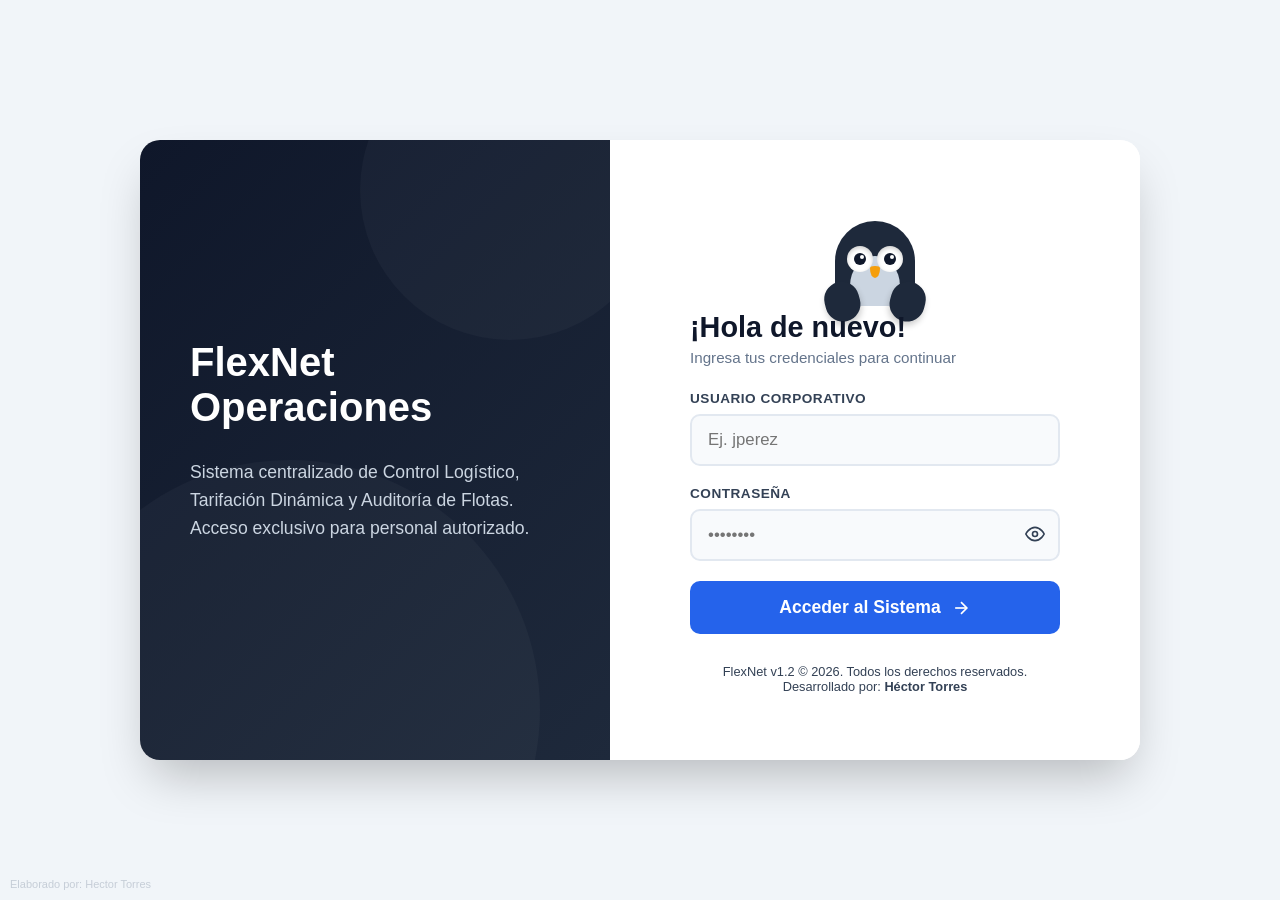
==== index.html @ 907afef4 "Add files via upload" ====
<!DOCTYPE html>
<html lang="es">
<head>
    <meta charset="UTF-8">
    <meta name="viewport" content="width=device-width, initial-scale=1.0">
    <title>FlexNet Operaciones - Iniciar Sesión</title>
    <script src="seguridad.js"></script>
    <script src="config.js"></script>
    <style>
        :root {
            --slate-50: #f8fafc; --slate-100: #f1f5f9; --slate-200: #e2e8f0; --slate-300: #cbd5e1; 
            --slate-500: #64748b; --slate-700: #334155; --slate-900: #0f172a;
            --blue-600: #2563eb; --blue-700: #1d4ed8; --blue-50: #eff6ff;
            --red-600: #dc2626; --red-50: #fef2f2;
            --owl-body: #1e293b; --owl-belly: #cbd5e1; --owl-beak: #f59e0b;
        }

        body { 
            font-family: 'Segoe UI', -apple-system, BlinkMacSystemFont, Roboto, sans-serif; 
            background-color: var(--slate-100);
            display: flex; justify-content: center; align-items: center; 
            min-height: 100vh; margin: 0; color: var(--slate-700); overflow: hidden;
        }

        @keyframes wrapperEnter {
            0% { opacity: 0; transform: scale(0.95) translateY(30px); }
            100% { opacity: 1; transform: scale(1) translateY(0); box-shadow: 0 25px 50px -12px rgba(0, 0, 0, 0.25); }
        }

        @keyframes fadeInUp {
            0% { opacity: 0; transform: translateY(20px); }
            100% { opacity: 1; transform: translateY(0); }
        }

        @keyframes fadeIn { 0% { opacity: 0; } 100% { opacity: 1; } }

        /* CONTENEDOR PRINCIPAL DIVIDIDO */
        .login-wrapper {
            display: flex; width: 1000px; max-width: 95%; height: 620px;
            background: white; border-radius: 20px; overflow: hidden; opacity: 0; 
            animation: wrapperEnter 0.8s cubic-bezier(0.2, 0.8, 0.2, 1) forwards 0.1s;
            position: relative;
        }

        /* PANEL IZQUIERDO */
        .brand-panel {
            flex: 1; background: linear-gradient(135deg, var(--slate-900) 0%, #1e293b 100%);
            color: white; padding: 50px; display: flex; flex-direction: column;
            justify-content: center; position: relative; overflow: hidden;
        }

        .bg-circle { position: absolute; border-radius: 50%; background: rgba(255, 255, 255, 0.03); pointer-events: none; }
        .circle-1 { width: 300px; height: 300px; top: -100px; right: -50px; }
        .circle-2 { width: 500px; height: 500px; bottom: -200px; left: -100px; }

        .brand-panel h1 { font-size: 2.5em; margin: 0 0 10px 0; font-weight: 800; z-index: 2; position: relative; opacity: 0; animation: fadeInUp 0.7s ease forwards 0.3s; }
        .brand-panel p { font-size: 1.1em; color: var(--slate-300); line-height: 1.6; z-index: 2; position: relative; opacity: 0; animation: fadeInUp 0.7s ease forwards 0.4s; }

        /* PANEL DERECHO */
        .form-panel {
            flex: 1; padding: 40px 80px; display: flex; flex-direction: column;
            justify-content: center; background: white; align-items: center;
        }

        /* 🔥 EL BÚHO ANIMADO 🔥 */
        .owl-container {
            width: 120px; height: 100px; position: relative; margin-bottom: 5px;
            opacity: 0; animation: fadeInUp 0.6s ease forwards 0.3s;
        }
        
        .owl-body {
            position: absolute; bottom: 0; left: 20px; width: 80px; height: 85px;
            background: var(--owl-body); border-radius: 40px 40px 20px 20px; overflow: hidden;
            z-index: 1;
        }
        
        .owl-belly {
            position: absolute; bottom: -10px; left: 15px; width: 50px; height: 60px;
            background: var(--owl-belly); border-radius: 50%;
        }

        .owl-eye {
            position: absolute; top: 25px; width: 26px; height: 26px;
            background: white; border-radius: 50%; display: flex;
            justify-content: center; align-items: center; overflow: hidden;
            box-shadow: inset 0 2px 4px rgba(0,0,0,0.2);
            z-index: 2;
        }
        .owl-eye.left { left: 12px; }
        .owl-eye.right { right: 12px; }

        /* Párpados (Para expresiones de tristeza, alegría o ENOJO) */
        .owl-eye::before {
            content: ''; position: absolute; top: -30px; left: -5px; width: 40px; height: 30px;
            background: var(--owl-body); transition: transform 0.3s ease; z-index: 5;
        }

        .owl-pupil {
            width: 12px; height: 12px; background: var(--slate-900); border-radius: 50%;
            transition: transform 0.1s ease-out; position: relative;
        }
        .owl-pupil::after {
            content: ''; position: absolute; top: 2px; right: 2px; width: 4px; height: 4px;
            background: white; border-radius: 50%;
        }

        .owl-beak {
            position: absolute; top: 45px; left: 35px; width: 10px; height: 12px;
            background: var(--owl-beak); border-radius: 50% 50% 50% 50% / 20% 20% 80% 80%;
            z-index: 3;
        }

        /* Las alas */
        .owl-wing {
            position: absolute; width: 35px; height: 40px; background: var(--owl-body); 
            border-radius: 20px; transition: transform 0.4s cubic-bezier(0.68, -0.55, 0.265, 1.55);
            z-index: 4; cursor: pointer; box-shadow: 0 4px 6px rgba(0,0,0,0.2); 
        }
        .owl-wing.left { bottom: -5px; left: 15px; transform-origin: bottom center; transform: translateY(10px) rotate(-15deg); }
        .owl-wing.right { bottom: -5px; right: 15px; transform-origin: bottom center; transform: translateY(10px) rotate(15deg); }

        /* 🔥 NUBE DE DIÁLOGO (Escondida por defecto) 🔥 */
        .owl-speech-bubble {
            position: absolute; top: -45px; right: -90px; background: white;
            border: 2px solid var(--slate-200); padding: 8px 12px; border-radius: 12px;
            font-size: 0.85em; font-weight: 700; color: var(--slate-700);
            box-shadow: 0 10px 15px -3px rgba(0,0,0,0.1);
            opacity: 0; transform: scale(0.8) translateY(10px);
            transition: all 0.4s cubic-bezier(0.68, -0.55, 0.265, 1.55);
            z-index: 10; pointer-events: none; white-space: nowrap;
        }
        .owl-speech-bubble::after {
            content: ''; position: absolute; bottom: -7px; left: 20px; width: 10px; height: 10px;
            background: white; border-bottom: 2px solid var(--slate-200); border-right: 2px solid var(--slate-200);
            transform: rotate(45deg);
        }

        /* Animación de Saludo (Infinita al abrir) */
        @keyframes waveHello {
            0% { transform: translateY(10px) rotate(15deg); }
            20% { transform: translateY(-10px) rotate(75deg); }
            40% { transform: translateY(10px) rotate(0deg); }
            60% { transform: translateY(-10px) rotate(75deg); }
            80% { transform: translateY(10px) rotate(0deg); }
            100% { transform: translateY(10px) rotate(15deg); }
        }
        .owl-wing.right.waving { animation: waveHello 2s ease-in-out infinite; }

        /* Animación de Despedida (Muy rápida) */
        @keyframes waveGoodbye {
            0%, 100% { transform: translateY(-30px) translateX(15px) rotate(110deg); }
            50% { transform: translateY(-30px) translateX(25px) rotate(140deg); }
        }

        /* 🔥 ESTADOS EMOCIONALES DEL BÚHO 🔥 */

        /* 1. Tapado (Contraseña) */
        body.state-password .owl-wing.left { transform: translateY(-40px) translateX(10px) rotate(35deg); }
        body.state-password .owl-wing.right { transform: translateY(-40px) translateX(-10px) rotate(-35deg); }
        body.state-password .owl-pupil { transform: scale(0.8) !important; }

        /* 2. Espiando */
        body.state-peek .owl-wing.left { transform: translateY(-10px) translateX(-25px) rotate(-50deg); } 
        body.state-peek .owl-wing.right { transform: translateY(-10px) translateX(25px) rotate(50deg); }
        body.state-peek .owl-pupil { transform: translate(-4px, 2px) scale(0.9) !important; }

        /* 3. Error en el Login (Triste) */
        body.state-error .owl-wing.left { transform: translateY(15px) rotate(-5deg); } 
        body.state-error .owl-wing.right { transform: translateY(15px) rotate(5deg); }
        body.state-error .owl-pupil { transform: translateY(6px) scale(0.9) !important; } 
        body.state-error .owl-eye.left::before { transform: translateY(18px) rotate(15deg); } 
        body.state-error .owl-eye.right::before { transform: translateY(18px) rotate(-15deg); }

        /* 4. Despedida / Éxito (Entrando al Sistema) */
        body.state-success .owl-wing.left { transform: translateY(10px) rotate(-15deg); } 
        body.state-success .owl-wing.right { animation: waveGoodbye 0.3s ease-in-out infinite !important; transform-origin: bottom center; } 
        body.state-success .owl-pupil { transform: scale(1.15) !important; } 
        body.state-success .owl-eye.left::before { transform: translateY(10px) rotate(-15deg); } 
        body.state-success .owl-eye.right::before { transform: translateY(10px) rotate(15deg); }

        /* 5. 🔥 ENOJADO (Inactividad 15 seg) 🔥 */
        body.state-angry .owl-wing.left { transform: translateY(20px) rotate(-40deg); } /* Brazos de jarra */
        body.state-angry .owl-wing.right { transform: translateY(20px) rotate(40deg); }
        body.state-angry .owl-pupil { transform: translateY(2px) scale(0.85) !important; } /* Mirada intensa */
        body.state-angry .owl-eye.left::before { transform: translateY(16px) rotate(25deg); } /* Ceño fruncido intenso */
        body.state-angry .owl-eye.right::before { transform: translateY(16px) rotate(-25deg); }
        body.state-angry .owl-speech-bubble { opacity: 1; transform: scale(1) translateY(0); } /* Muestra la nube de diálogo */

        /* Elementos del Formulario */
        h2 { color: var(--slate-900); margin: 0 0 5px 0; font-size: 1.8em; font-weight: 800; opacity: 0; animation: fadeInUp 0.6s ease forwards 0.4s; width: 100%; text-align: left; }
        p.subtitle { color: var(--slate-500); margin: 0 0 25px 0; font-size: 0.95em; opacity: 0; animation: fadeInUp 0.6s ease forwards 0.5s; width: 100%; text-align: left; }

        form { width: 100%; }
        .form-group { margin-bottom: 20px; position: relative; }
        .form-group:nth-child(1) { opacity: 0; animation: fadeInUp 0.6s ease forwards 0.6s; }
        .form-group:nth-child(2) { opacity: 0; animation: fadeInUp 0.6s ease forwards 0.7s; }

        label { display: block; font-size: 0.85em; font-weight: 700; text-transform: uppercase; letter-spacing: 0.5px; margin-bottom: 8px; color: var(--slate-700); }

        input { 
            width: 100%; padding: 14px 16px; border: 2px solid var(--slate-200); 
            border-radius: 10px; box-sizing: border-box; font-size: 1.05em; 
            font-family: inherit; transition: all 0.3s; background: var(--slate-50); color: var(--slate-900);
        }
        input:focus { outline: none; border-color: var(--blue-600); background: white; box-shadow: 0 0 0 4px var(--blue-50); transform: translateY(-1px); }

        /* Elimina el ojito nativo de Chrome/Edge */
        input[type="password"]::-ms-reveal, input[type="password"]::-ms-clear, input[type="password"]::-webkit-reveal { display: none; width: 0; height: 0; }

        .btn-toggle-pass {
            position: absolute; right: 15px; top: 38px; background: none; border: none;
            color: var(--slate-400); cursor: pointer; padding: 0; transition: color 0.2s; z-index: 5;
        }
        .btn-toggle-pass:hover { color: var(--blue-600); }

        button.btn-submit { 
            width: 100%; padding: 16px; background: var(--blue-600); color: white; 
            border: none; border-radius: 10px; font-weight: 700; font-size: 1.1em; 
            cursor: pointer; transition: all 0.3s; display: flex; justify-content: center; align-items: center; gap: 10px; margin-top: 10px;
            opacity: 0; animation: fadeInUp 0.6s ease forwards 0.8s;
        }
        button.btn-submit:hover:not(:disabled) { background: var(--blue-700); transform: translateY(-3px); box-shadow: 0 10px 20px -5px rgba(37, 99, 235, 0.4); }
        button.btn-submit:active:not(:disabled) { transform: translateY(0); box-shadow: none; }
        button.btn-submit:disabled { background: var(--slate-300); cursor: not-allowed; transform: none; box-shadow: none; }

        #errorMsg { 
            background: var(--red-50); color: var(--red-600); padding: 14px; border-radius: 10px; font-size: 0.95em; 
            display: none; margin-bottom: 20px; font-weight: 600; border: 1px solid #fecaca; align-items: center; gap: 8px; animation: fadeInUp 0.4s ease; width: 100%; box-sizing: border-box;
        }

        .loader-spinner { display: inline-block; width: 18px; height: 18px; border: 3px solid rgba(255,255,255,0.3); border-radius: 50%; border-top-color: white; animation: spin 1s ease-in-out infinite; }
        
        .footer-text { margin-top: 30px; font-size: 0.8em; color: var(--slate-400); text-align: center; opacity: 0; animation: fadeIn 1s ease forwards 1s; }

        @media (max-width: 850px) {
            .login-wrapper { flex-direction: column; height: auto; max-width: 450px; }
            .brand-panel { display: none; }
            .form-panel { padding: 40px 30px; }
            h2, p.subtitle { text-align: center; }
        }
    </style>
</head>
<body>

<div class="login-wrapper">
    <div class="brand-panel">
        <div class="bg-circle circle-1"></div>
        <div class="bg-circle circle-2"></div>
        <h1>FlexNet Operaciones</h1>
        <p>Sistema centralizado de Control Logístico, Tarifación Dinámica y Auditoría de Flotas. Acceso exclusivo para personal autorizado.</p>
    </div>

    <div class="form-panel">
        
        <div class="owl-container">
            <div class="owl-speech-bubble">¿Ya va a iniciar sesión?</div>
            <div class="owl-body">
                <div class="owl-belly"></div>
                <div class="owl-eye left" id="eye-left"><div class="owl-pupil" id="pupil-left"></div></div>
                <div class="owl-eye right" id="eye-right"><div class="owl-pupil" id="pupil-right"></div></div>
                <div class="owl-beak"></div>
            </div>
            <div class="owl-wing left" onclick="togglePasswordView()"></div>
            <div class="owl-wing right waving" id="wing-right" onclick="togglePasswordView()"></div>
        </div>

        <h2>¡Hola de nuevo!</h2>
        <p class="subtitle">Ingresa tus credenciales para continuar</p>
        
        <div id="errorMsg" style="display: none;">
            <svg width="18" height="18" viewBox="0 0 24 24" fill="none" stroke="currentColor" stroke-width="2"><circle cx="12" cy="12" r="10"></circle><line x1="12" y1="8" x2="12" y2="12"></line><line x1="12" y1="16" x2="12.01" y2="16"></line></svg>
            <span id="txtError">Usuario o contraseña incorrectos.</span>
        </div>

        <form id="loginForm">
            <div class="form-group">
                <label for="user">Usuario Corporativo</label>
                <input type="text" id="user" placeholder="Ej. jperez" required autocomplete="username">
            </div>
            
            <div class="form-group">
                <label for="pass">Contraseña</label>
                <input type="password" id="pass" placeholder="••••••••" required autocomplete="current-password">
                <button type="button" class="btn-toggle-pass" onclick="togglePasswordView()" tabindex="-1">
                    <svg id="icon-eye-open" width="20" height="20" viewBox="0 0 24 24" fill="none" stroke="currentColor" stroke-width="2" stroke-linecap="round" stroke-linejoin="round"><path d="M1 12s4-8 11-8 11 8 11 8-4 8-11 8-11-8-11-8z"></path><circle cx="12" cy="12" r="3"></circle></svg>
                    <svg id="icon-eye-closed" style="display:none;" width="20" height="20" viewBox="0 0 24 24" fill="none" stroke="currentColor" stroke-width="2" stroke-linecap="round" stroke-linejoin="round"><path d="M17.94 17.94A10.07 10.07 0 0 1 12 20c-7 0-11-8-11-8a18.45 18.45 0 0 1 5.06-5.94M9.9 4.24A9.12 9.12 0 0 1 12 4c7 0 11 8 11 8a18.5 18.5 0 0 1-2.16 3.19m-6.72-1.07a3 3 0 1 1-4.24-4.24"></path><line x1="1" y1="1" x2="23" y2="23"></line></svg>
                </button>
            </div>

            <button type="submit" id="btnIngresar" class="btn-submit">
                Acceder al Sistema
                <svg width="20" height="20" viewBox="0 0 24 24" fill="none" stroke="currentColor" stroke-width="2"><path d="M5 12h14"></path><path d="M12 5l7 7-7 7"></path></svg>
            </button>
        </form>
        
        <div class="footer-text">
            FlexNet v1.2 &copy; 2026. Todos los derechos reservados.<br>
            Desarrollado por: <strong>Héctor Torres</strong>
        </div>
    </div>
</div>

<script>
    let sesion = JSON.parse(localStorage.getItem('sesionActiva'));
    if (sesion && sesion.status === 'success') window.location.href = 'Inicio.html';

    const userField = document.getElementById('user');
    const passField = document.getElementById('pass');
    const bodyState = document.body;
    const rightWing = document.getElementById('wing-right');
    const pupilLeft = document.getElementById('pupil-left');
    const pupilRight = document.getElementById('pupil-right');
    const eyeLeft = document.getElementById('eye-left');
    const eyeRight = document.getElementById('eye-right');

    // 🔥 TIMER DE INACTIVIDAD ESTRICTO (15 seg) 🔥
    let idleTimer;

    function resetIdleTimer() {
        clearTimeout(idleTimer);
        
        // Si estaba enojado, lo contentamos
        if (bodyState.className === 'state-angry') {
            bodyState.className = '';
            rightWing.classList.add('waving'); // Vuelve a saludar
        }
        
        // Inicia la cuenta regresiva de 15 segundos
        idleTimer = setTimeout(() => {
            // Solo se enoja si está en estado normal (no queremos interrumpir si está tapado/espiando/triste)
            if (bodyState.className === '') {
                bodyState.className = 'state-angry';
                rightWing.classList.remove('waving');
            }
        }, 15000);
    }

    // Iniciar el timer apenas carga la página
    resetIdleTimer();

    // Solo los clicks o la escritura en el formulario reinician el timer de paciencia del búho
    userField.addEventListener('input', resetIdleTimer);
    passField.addEventListener('input', resetIdleTimer);
    userField.addEventListener('click', resetIdleTimer);
    passField.addEventListener('click', resetIdleTimer);


    // Seguimiento del mouse para las pupilas
    document.addEventListener('mousemove', (e) => {
        // Ignora el mouse si el búho está en una emoción fuerte (enojado, triste, contraseña)
        if (bodyState.className !== '') return;

        const rectL = eyeLeft.getBoundingClientRect();
        const rectR = eyeRight.getBoundingClientRect();
        const cxL = rectL.left + rectL.width / 2;
        const cyL = rectL.top + rectL.height / 2;
        const cxR = rectR.left + rectR.width / 2;
        const cyR = rectR.top + rectR.height / 2;
        const angleL = Math.atan2(e.clientY - cyL, e.clientX - cxL);
        const angleR = Math.atan2(e.clientY - cyR, e.clientX - cxR);
        const maxDist = 5;

        pupilLeft.style.transform = `translate(${Math.cos(angleL) * maxDist}px, ${Math.sin(angleL) * maxDist}px)`;
        pupilRight.style.transform = `translate(${Math.cos(angleR) * maxDist}px, ${Math.sin(angleR) * maxDist}px)`;
    });

    userField.addEventListener('input', () => {
        rightWing.classList.remove('waving');
        if(bodyState.className === 'state-error') bodyState.className = '';
    });
    
    passField.addEventListener('input', () => {
        if(bodyState.className === 'state-error') {
            bodyState.className = passField.type === 'password' ? 'state-password' : 'state-peek';
        }
    });

    userField.addEventListener('focus', () => {
        rightWing.classList.remove('waving');
        if (bodyState.className !== 'state-angry') bodyState.className = ''; 
    });

    passField.addEventListener('focus', () => {
        rightWing.classList.remove('waving');
        pupilLeft.style.transform = '';
        pupilRight.style.transform = '';

        if(passField.type === 'password') {
            bodyState.className = 'state-password';
        } else {
            bodyState.className = 'state-peek';
        }
    });

    passField.addEventListener('blur', () => {
        if(bodyState.className !== 'state-error' && bodyState.className !== 'state-success' && bodyState.className !== 'state-angry') {
            bodyState.className = ''; 
        }
    });

    function togglePasswordView() {
        rightWing.classList.remove('waving');
        pupilLeft.style.transform = '';
        pupilRight.style.transform = '';
        resetIdleTimer(); // Darle click al ojo también resetea su paciencia
        
        if(passField.type === 'password') {
            passField.type = 'text';
            bodyState.className = 'state-peek'; 
            document.getElementById('icon-eye-open').style.display = 'none';
            document.getElementById('icon-eye-closed').style.display = 'block';
        } else {
            passField.type = 'password';
            bodyState.className = passField === document.activeElement ? 'state-password' : ''; 
            document.getElementById('icon-eye-open').style.display = 'block';
            document.getElementById('icon-eye-closed').style.display = 'none';
        }
    }

    // LOGIN AL SERVIDOR
    document.getElementById('loginForm').addEventListener('submit', async (e) => {
        e.preventDefault();
        clearTimeout(idleTimer); // Detiene el timer si ya está haciendo login
        bodyState.className = ''; 
        pupilLeft.style.transform = '';
        pupilRight.style.transform = '';
        
        const btn = document.getElementById('btnIngresar');
        const errorDiv = document.getElementById('errorMsg');
        const txtError = document.getElementById('txtError');
        
        btn.innerHTML = `<span class="loader-spinner"></span> Validando acceso...`;
        btn.disabled = true;
        errorDiv.style.display = 'none'; 

        const u = userField.value.trim();
        const p = passField.value.trim();

        try {
            const urlLogin = `${SCRIPT_URL}?action=login&usuario=${encodeURIComponent(u)}&password=${encodeURIComponent(p)}&v=${new Date().getTime()}`;
            const response = await fetch(urlLogin);
            const data = await response.json();

            if (data.status === 'success') {
                localStorage.setItem('sesionActiva', JSON.stringify(data));
                
                bodyState.className = 'state-success';
                btn.innerHTML = `Acceso Correcto <svg width="20" height="20" viewBox="0 0 24 24" fill="none" stroke="currentColor" stroke-width="2"><polyline points="20 6 9 17 4 12"></polyline></svg>`;
                btn.style.background = "var(--emerald-600)";
                
                setTimeout(() => {
                    document.body.style.transition = "opacity 0.5s ease";
                    document.body.style.opacity = "0";
                    setTimeout(() => { window.location.href = 'Inicio.html'; }, 500);
                }, 1500);

            } else {
                bodyState.className = 'state-error';
                txtError.innerText = "Usuario o contraseña incorrectos.";
                errorDiv.style.display = 'flex';
                resetBoton(btn);
                resetIdleTimer(); // Reinicia el timer después de fallar
            }
        } catch (err) {
            bodyState.className = 'state-error';
            txtError.innerText = "Error de conexión con el servidor.";
            errorDiv.style.display = 'flex';
            resetBoton(btn);
            resetIdleTimer();
        }
    });

    function resetBoton(btn) {
        btn.innerHTML = `Acceder al Sistema <svg width="20" height="20" viewBox="0 0 24 24" fill="none" stroke="currentColor" stroke-width="2"><path d="M5 12h14"></path><path d="M12 5l7 7-7 7"></path></svg>`;
        btn.disabled = false;
    }
</script>

</body>
</html>
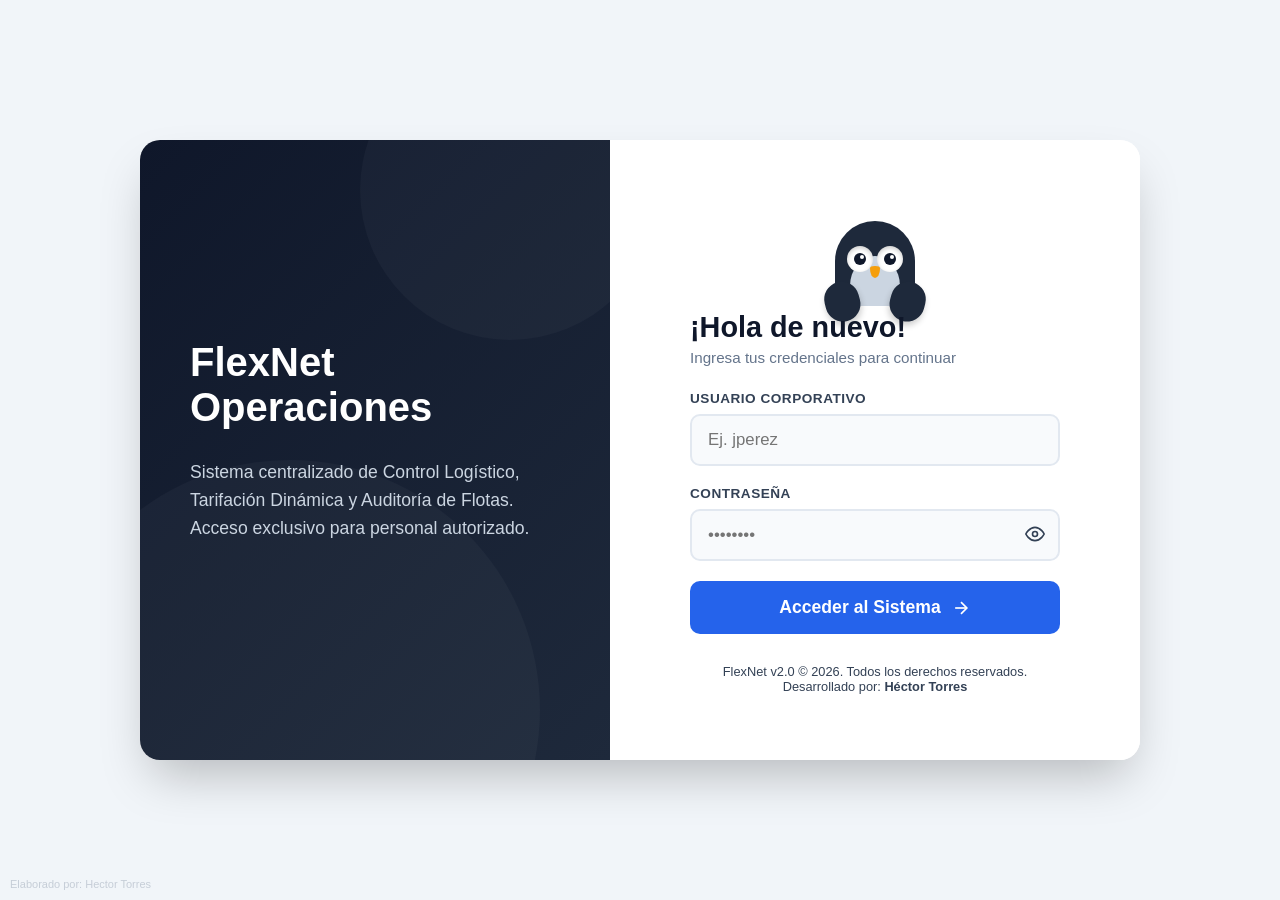
==== commit 87ec1a3c: "Add files via upload" ====
--- a/index.html
+++ b/index.html
@@ -294,7 +294,7 @@
         </form>
         
         <div class="footer-text">
-            FlexNet v1.2 &copy; 2026. Todos los derechos reservados.<br>
+            FlexNet v2.0 &copy; 2026. Todos los derechos reservados.<br>
             Desarrollado por: <strong>Héctor Torres</strong>
         </div>
     </div>
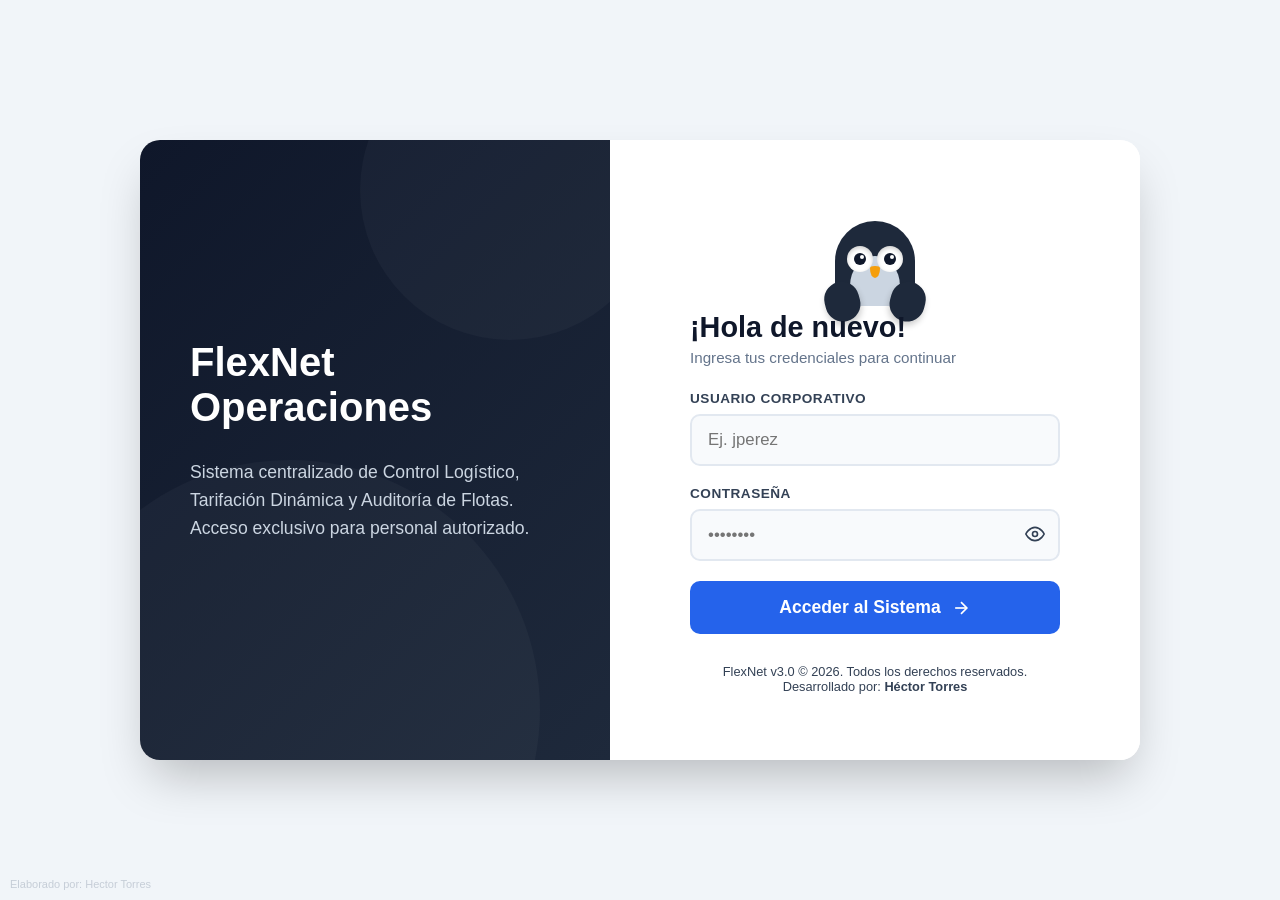
==== commit cfd8993a: "Add files via upload" ====
--- a/index.html
+++ b/index.html
@@ -135,16 +135,16 @@
             transform: rotate(45deg);
         }
 
-        /* Animación de Saludo (Infinita al abrir) */
+        /* 🔥 Animación de Saludo (Ciclo de 6s: 1.5s saluda suave, 4.5s pausa) 🔥 */
         @keyframes waveHello {
             0% { transform: translateY(10px) rotate(15deg); }
-            20% { transform: translateY(-10px) rotate(75deg); }
-            40% { transform: translateY(10px) rotate(0deg); }
-            60% { transform: translateY(-10px) rotate(75deg); }
-            80% { transform: translateY(10px) rotate(0deg); }
-            100% { transform: translateY(10px) rotate(15deg); }
-        }
-        .owl-wing.right.waving { animation: waveHello 2s ease-in-out infinite; }
+            6% { transform: translateY(-10px) rotate(75deg); }
+            12% { transform: translateY(10px) rotate(5deg); }
+            18% { transform: translateY(-10px) rotate(75deg); }
+            25% { transform: translateY(10px) rotate(15deg); }
+            100% { transform: translateY(10px) rotate(15deg); } /* Reposo por el resto del ciclo */
+        }
+        .owl-wing.right.waving { animation: waveHello 6s ease-in-out infinite; }
 
         /* Animación de Despedida (Muy rápida) */
         @keyframes waveGoodbye {
@@ -294,7 +294,7 @@
         </form>
         
         <div class="footer-text">
-            FlexNet v2.0 &copy; 2026. Todos los derechos reservados.<br>
+            FlexNet v3.0 &copy; 2026. Todos los derechos reservados.<br>
             Desarrollado por: <strong>Héctor Torres</strong>
         </div>
     </div>
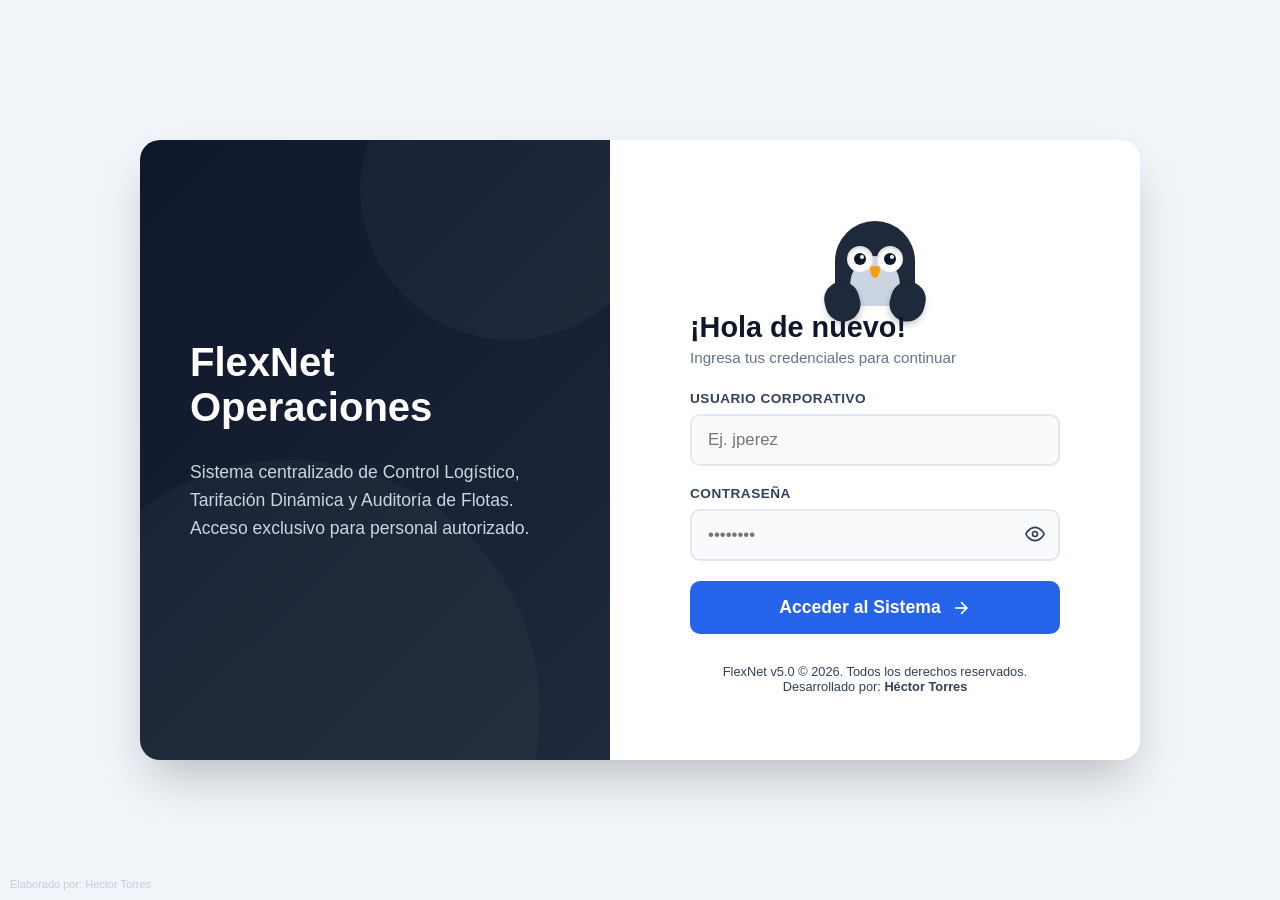
==== commit 64ab7317: "Add files via upload" ====
--- a/index.html
+++ b/index.html
@@ -294,7 +294,7 @@
         </form>
         
         <div class="footer-text">
-            FlexNet v3.0 &copy; 2026. Todos los derechos reservados.<br>
+            FlexNet v5.0 &copy; 2026. Todos los derechos reservados.<br>
             Desarrollado por: <strong>Héctor Torres</strong>
         </div>
     </div>
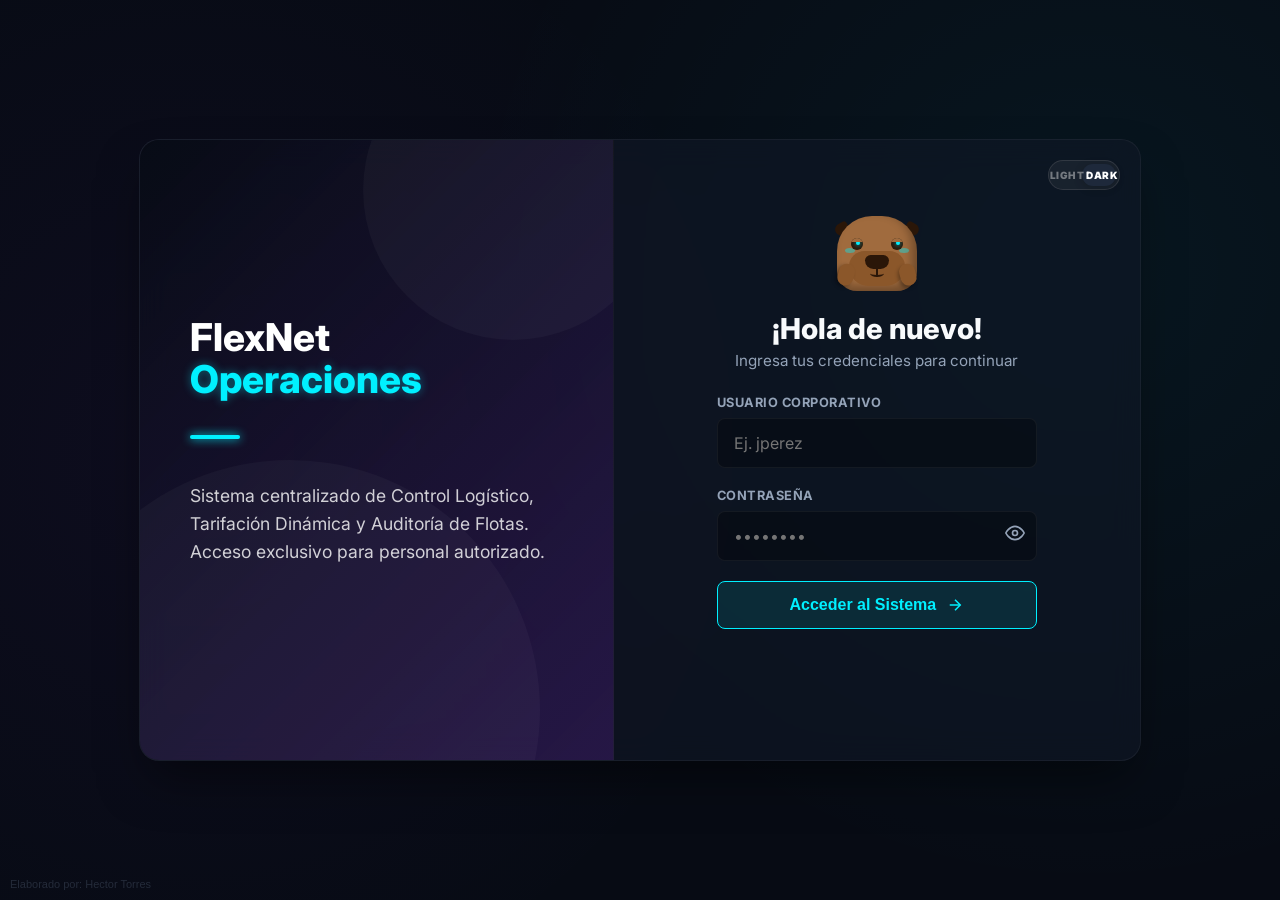
==== commit e0790624: "Add files via upload" ====
--- a/index.html
+++ b/index.html
@@ -7,24 +7,56 @@
     <script src="seguridad.js"></script>
     <script src="config.js"></script>
     <style>
-        :root {
-            --slate-50: #f8fafc; --slate-100: #f1f5f9; --slate-200: #e2e8f0; --slate-300: #cbd5e1; 
-            --slate-500: #64748b; --slate-700: #334155; --slate-900: #0f172a;
-            --blue-600: #2563eb; --blue-700: #1d4ed8; --blue-50: #eff6ff;
-            --red-600: #dc2626; --red-50: #fef2f2;
-            --owl-body: #1e293b; --owl-belly: #cbd5e1; --owl-beak: #f59e0b;
+        @import url('https://fonts.googleapis.com/css2?family=Inter:wght@300;400;500;600;700;800&family=Montserrat:wght@600;700&display=swap');
+
+        :root { 
+            /* VARIABLES TEMA OSCURO (Por defecto) */
+            --bg-main: #070b14;
+            --bg-panel: rgba(17, 24, 39, 0.6);
+            --text-main: #f8fafc;
+            --text-muted: #94a3b8;
+            --border-color: rgba(255,255,255,0.05);
+            --input-bg: rgba(0,0,0,0.3);
+            
+            --neon-blue: #00f0ff;
+            --neon-purple: #8a2be2;
+            --neon-green: #00ff9d;
+            --neon-red: #ff3333;
+            
+            /* Colores del Capibara Cyberpunk */
+            --capy-body: #a06b3e; 
+            --capy-snout: #8b572a; 
+            --capy-dark: #2a1608; 
+        }
+
+        /* VARIABLES TEMA CLARO */
+        body.light-theme {
+            --bg-main: #f1f5f9;
+            --bg-panel: rgba(255, 255, 255, 0.9);
+            --text-main: #0f172a;
+            --text-muted: #64748b;
+            --border-color: rgba(0,0,0,0.1);
+            --input-bg: #ffffff;
+            
+            --neon-blue: #0284c7; 
+            --neon-green: #059669; 
+            --neon-red: #dc2626; 
         }
 
         body { 
-            font-family: 'Segoe UI', -apple-system, BlinkMacSystemFont, Roboto, sans-serif; 
-            background-color: var(--slate-100);
+            font-family: 'Inter', sans-serif; 
+            background-color: var(--bg-main); 
+            background-image: 
+                radial-gradient(circle at 15% 50%, rgba(138, 43, 226, 0.05) 0%, transparent 50%),
+                radial-gradient(circle at 85% 30%, rgba(0, 240, 255, 0.05) 0%, transparent 50%);
             display: flex; justify-content: center; align-items: center; 
-            min-height: 100vh; margin: 0; color: var(--slate-700); overflow: hidden;
+            min-height: 100vh; margin: 0; color: var(--text-main); overflow: hidden;
+            transition: background-color 0.4s ease, color 0.4s ease;
         }
 
         @keyframes wrapperEnter {
             0% { opacity: 0; transform: scale(0.95) translateY(30px); }
-            100% { opacity: 1; transform: scale(1) translateY(0); box-shadow: 0 25px 50px -12px rgba(0, 0, 0, 0.25); }
+            100% { opacity: 1; transform: scale(1) translateY(0); box-shadow: 0 25px 50px -12px rgba(0, 0, 0, 0.5); }
         }
 
         @keyframes fadeInUp {
@@ -32,211 +64,230 @@
             100% { opacity: 1; transform: translateY(0); }
         }
 
-        @keyframes fadeIn { 0% { opacity: 0; } 100% { opacity: 1; } }
-
         /* CONTENEDOR PRINCIPAL DIVIDIDO */
         .login-wrapper {
-            display: flex; width: 1000px; max-width: 95%; height: 620px;
-            background: white; border-radius: 20px; overflow: hidden; opacity: 0; 
+            display: flex; width: 1000px; max-width: 95%; min-height: 620px;
+            background: var(--bg-panel); border-radius: 20px; overflow: hidden; opacity: 0; 
+            border: 1px solid var(--border-color); backdrop-filter: blur(15px);
             animation: wrapperEnter 0.8s cubic-bezier(0.2, 0.8, 0.2, 1) forwards 0.1s;
             position: relative;
         }
 
         /* PANEL IZQUIERDO */
         .brand-panel {
-            flex: 1; background: linear-gradient(135deg, var(--slate-900) 0%, #1e293b 100%);
+            flex: 1; background: linear-gradient(135deg, rgba(7, 11, 20, 0.9) 0%, rgba(138, 43, 226, 0.2) 100%);
             color: white; padding: 50px; display: flex; flex-direction: column;
             justify-content: center; position: relative; overflow: hidden;
-        }
+            border-right: 1px solid var(--border-color);
+        }
+        body.light-theme .brand-panel { background: linear-gradient(135deg, var(--neon-blue) 0%, #1e40af 100%); }
 
         .bg-circle { position: absolute; border-radius: 50%; background: rgba(255, 255, 255, 0.03); pointer-events: none; }
         .circle-1 { width: 300px; height: 300px; top: -100px; right: -50px; }
         .circle-2 { width: 500px; height: 500px; bottom: -200px; left: -100px; }
 
-        .brand-panel h1 { font-size: 2.5em; margin: 0 0 10px 0; font-weight: 800; z-index: 2; position: relative; opacity: 0; animation: fadeInUp 0.7s ease forwards 0.3s; }
-        .brand-panel p { font-size: 1.1em; color: var(--slate-300); line-height: 1.6; z-index: 2; position: relative; opacity: 0; animation: fadeInUp 0.7s ease forwards 0.4s; }
+        .brand-panel h1 { font-size: clamp(2em, 3vw, 2.8em); margin: 0 0 10px 0; font-weight: 800; z-index: 2; position: relative; opacity: 0; animation: fadeInUp 0.7s ease forwards 0.3s; line-height: 1.1;}
+        .brand-panel h1 span { color: var(--neon-blue); text-shadow: 0 0 10px rgba(0, 240, 255, 0.4); }
+        body.light-theme .brand-panel h1 span { color: #bae6fd; text-shadow: none; }
+        
+        .divider { width: 50px; height: 4px; background-color: var(--neon-blue); margin: 25px 0; border-radius: 2px; z-index: 2; position: relative; opacity: 0; animation: fadeInUp 0.7s ease forwards 0.4s; box-shadow: 0 0 10px var(--neon-blue);}
+        body.light-theme .divider { background-color: white; box-shadow: none;}
+
+        .brand-panel p { font-size: 1.1em; color: rgba(255,255,255,0.8); line-height: 1.6; z-index: 2; position: relative; opacity: 0; animation: fadeInUp 0.7s ease forwards 0.5s; }
 
         /* PANEL DERECHO */
         .form-panel {
-            flex: 1; padding: 40px 80px; display: flex; flex-direction: column;
-            justify-content: center; background: white; align-items: center;
-        }
-
-        /* 🔥 EL BÚHO ANIMADO 🔥 */
-        .owl-container {
-            width: 120px; height: 100px; position: relative; margin-bottom: 5px;
-            opacity: 0; animation: fadeInUp 0.6s ease forwards 0.3s;
-        }
-        
-        .owl-body {
-            position: absolute; bottom: 0; left: 20px; width: 80px; height: 85px;
-            background: var(--owl-body); border-radius: 40px 40px 20px 20px; overflow: hidden;
-            z-index: 1;
-        }
-        
-        .owl-belly {
-            position: absolute; bottom: -10px; left: 15px; width: 50px; height: 60px;
-            background: var(--owl-belly); border-radius: 50%;
-        }
-
-        .owl-eye {
-            position: absolute; top: 25px; width: 26px; height: 26px;
-            background: white; border-radius: 50%; display: flex;
-            justify-content: center; align-items: center; overflow: hidden;
-            box-shadow: inset 0 2px 4px rgba(0,0,0,0.2);
-            z-index: 2;
-        }
-        .owl-eye.left { left: 12px; }
-        .owl-eye.right { right: 12px; }
-
-        /* Párpados (Para expresiones de tristeza, alegría o ENOJO) */
-        .owl-eye::before {
-            content: ''; position: absolute; top: -30px; left: -5px; width: 40px; height: 30px;
-            background: var(--owl-body); transition: transform 0.3s ease; z-index: 5;
-        }
-
-        .owl-pupil {
-            width: 12px; height: 12px; background: var(--slate-900); border-radius: 50%;
-            transition: transform 0.1s ease-out; position: relative;
-        }
-        .owl-pupil::after {
-            content: ''; position: absolute; top: 2px; right: 2px; width: 4px; height: 4px;
-            background: white; border-radius: 50%;
-        }
-
-        .owl-beak {
-            position: absolute; top: 45px; left: 35px; width: 10px; height: 12px;
-            background: var(--owl-beak); border-radius: 50% 50% 50% 50% / 20% 20% 80% 80%;
-            z-index: 3;
-        }
-
-        /* Las alas */
-        .owl-wing {
-            position: absolute; width: 35px; height: 40px; background: var(--owl-body); 
-            border-radius: 20px; transition: transform 0.4s cubic-bezier(0.68, -0.55, 0.265, 1.55);
-            z-index: 4; cursor: pointer; box-shadow: 0 4px 6px rgba(0,0,0,0.2); 
-        }
-        .owl-wing.left { bottom: -5px; left: 15px; transform-origin: bottom center; transform: translateY(10px) rotate(-15deg); }
-        .owl-wing.right { bottom: -5px; right: 15px; transform-origin: bottom center; transform: translateY(10px) rotate(15deg); }
-
-        /* 🔥 NUBE DE DIÁLOGO (Escondida por defecto) 🔥 */
-        .owl-speech-bubble {
-            position: absolute; top: -45px; right: -90px; background: white;
-            border: 2px solid var(--slate-200); padding: 8px 12px; border-radius: 12px;
-            font-size: 0.85em; font-weight: 700; color: var(--slate-700);
-            box-shadow: 0 10px 15px -3px rgba(0,0,0,0.1);
+            flex: 1; padding: 40px 6vw; display: flex; flex-direction: column;
+            justify-content: center; align-items: center; position: relative;
+        }
+
+        /* 🔥 SWITCH TEMA CLARO/OSCURO 🔥 */
+        .theme-switch-container { position: absolute; top: 20px; right: 20px; z-index: 50; }
+        #theme-switch { display: none; }
+        .theme-label {
+            width: 70px; height: 28px; background-color: var(--border-color);
+            border-radius: 100px; position: relative; cursor: pointer; display: flex; align-items: center; margin: 0; border: 1px solid rgba(150,150,150,0.2);
+        }
+        .theme-label .toggle {
+            position: absolute; width: 34px; height: 22px; background-color: #fff; left: 3px;
+            border-radius: 100px; box-shadow: 0 2px 10px rgba(0,0,0,.2);
+            transition: transform .3s cubic-bezier(0.25, 0.46, 0.45, 0.94), background-color 0.3s;
+        }
+        #theme-switch:checked + .theme-label .toggle { transform: translateX(30px); background-color: #1e293b; }
+        .theme-label .names { font-size: 10px; font-weight: bolder; width: 100%; position: absolute; display: flex; justify-content: space-around; user-select: none; z-index: 2; color: var(--text-main); }
+        .theme-label .light, .theme-label .dark { margin: 0; transition: 0.3s; }
+        #theme-switch:not(:checked) + .theme-label .light { opacity: 1; color: #000; }
+        #theme-switch:not(:checked) + .theme-label .dark { opacity: 0.4; color: #000; }
+        #theme-switch:checked + .theme-label .light { opacity: 0.4; color: #fff; }
+        #theme-switch:checked + .theme-label .dark { opacity: 1; color: #fff; }
+
+        /* 🔥 ANATOMÍA CORRECTA DEL CAPIBARA 🔥 */
+        .mascot-container { position: relative; width: 80px; height: 80px; margin-bottom: 20px; opacity: 0; animation: fadeInUp 0.6s ease forwards 0.3s;}
+        
+        .capy-speech-bubble {
+            position: absolute; top: -35px; left: -140px; background: var(--bg-panel);
+            border: 1px solid var(--neon-blue); padding: 8px 15px; border-radius: 12px;
+            font-size: 0.85em; font-weight: 600; color: var(--neon-blue);
+            box-shadow: 0 0 15px rgba(0, 240, 255, 0.2);
             opacity: 0; transform: scale(0.8) translateY(10px);
             transition: all 0.4s cubic-bezier(0.68, -0.55, 0.265, 1.55);
-            z-index: 10; pointer-events: none; white-space: nowrap;
-        }
-        .owl-speech-bubble::after {
-            content: ''; position: absolute; bottom: -7px; left: 20px; width: 10px; height: 10px;
-            background: white; border-bottom: 2px solid var(--slate-200); border-right: 2px solid var(--slate-200);
+            z-index: 10; pointer-events: none; white-space: nowrap; backdrop-filter: blur(5px);
+        }
+        .capy-speech-bubble.show { opacity: 1; transform: scale(1) translateY(0); }
+        .capy-speech-bubble::after {
+            content: ''; position: absolute; top: 10px; right: -6px; width: 10px; height: 10px;
+            background: var(--bg-panel); border-top: 1px solid var(--neon-blue); border-right: 1px solid var(--neon-blue);
             transform: rotate(45deg);
         }
 
-        /* 🔥 Animación de Saludo (Ciclo de 6s: 1.5s saluda suave, 4.5s pausa) 🔥 */
-        @keyframes waveHello {
-            0% { transform: translateY(10px) rotate(15deg); }
-            6% { transform: translateY(-10px) rotate(75deg); }
-            12% { transform: translateY(10px) rotate(5deg); }
-            18% { transform: translateY(-10px) rotate(75deg); }
-            25% { transform: translateY(10px) rotate(15deg); }
-            100% { transform: translateY(10px) rotate(15deg); } /* Reposo por el resto del ciclo */
-        }
-        .owl-wing.right.waving { animation: waveHello 6s ease-in-out infinite; }
-
-        /* Animación de Despedida (Muy rápida) */
-        @keyframes waveGoodbye {
-            0%, 100% { transform: translateY(-30px) translateX(15px) rotate(110deg); }
-            50% { transform: translateY(-30px) translateX(25px) rotate(140deg); }
-        }
-
-        /* 🔥 ESTADOS EMOCIONALES DEL BÚHO 🔥 */
-
-        /* 1. Tapado (Contraseña) */
-        body.state-password .owl-wing.left { transform: translateY(-40px) translateX(10px) rotate(35deg); }
-        body.state-password .owl-wing.right { transform: translateY(-40px) translateX(-10px) rotate(-35deg); }
-        body.state-password .owl-pupil { transform: scale(0.8) !important; }
-
-        /* 2. Espiando */
-        body.state-peek .owl-wing.left { transform: translateY(-10px) translateX(-25px) rotate(-50deg); } 
-        body.state-peek .owl-wing.right { transform: translateY(-10px) translateX(25px) rotate(50deg); }
-        body.state-peek .owl-pupil { transform: translate(-4px, 2px) scale(0.9) !important; }
-
-        /* 3. Error en el Login (Triste) */
-        body.state-error .owl-wing.left { transform: translateY(15px) rotate(-5deg); } 
-        body.state-error .owl-wing.right { transform: translateY(15px) rotate(5deg); }
-        body.state-error .owl-pupil { transform: translateY(6px) scale(0.9) !important; } 
-        body.state-error .owl-eye.left::before { transform: translateY(18px) rotate(15deg); } 
-        body.state-error .owl-eye.right::before { transform: translateY(18px) rotate(-15deg); }
-
-        /* 4. Despedida / Éxito (Entrando al Sistema) */
-        body.state-success .owl-wing.left { transform: translateY(10px) rotate(-15deg); } 
-        body.state-success .owl-wing.right { animation: waveGoodbye 0.3s ease-in-out infinite !important; transform-origin: bottom center; } 
-        body.state-success .owl-pupil { transform: scale(1.15) !important; } 
-        body.state-success .owl-eye.left::before { transform: translateY(10px) rotate(-15deg); } 
-        body.state-success .owl-eye.right::before { transform: translateY(10px) rotate(15deg); }
-
-        /* 5. 🔥 ENOJADO (Inactividad 15 seg) 🔥 */
-        body.state-angry .owl-wing.left { transform: translateY(20px) rotate(-40deg); } /* Brazos de jarra */
-        body.state-angry .owl-wing.right { transform: translateY(20px) rotate(40deg); }
-        body.state-angry .owl-pupil { transform: translateY(2px) scale(0.85) !important; } /* Mirada intensa */
-        body.state-angry .owl-eye.left::before { transform: translateY(16px) rotate(25deg); } /* Ceño fruncido intenso */
-        body.state-angry .owl-eye.right::before { transform: translateY(16px) rotate(-25deg); }
-        body.state-angry .owl-speech-bubble { opacity: 1; transform: scale(1) translateY(0); } /* Muestra la nube de diálogo */
+        .capy-ear { position: absolute; top: 12px; width: 14px; height: 12px; background: var(--capy-dark); z-index: 0; transition: all 0.3s;}
+        .capy-ear.left { left: -2px; border-radius: 10px 5px 0 10px; transform: rotate(-30deg); }
+        .capy-ear.right { right: -2px; border-radius: 5px 10px 10px 0; transform: rotate(30deg); }
+        
+        .capy-body { position: absolute; bottom: 0; left: 0; width: 80px; height: 75px; background: var(--capy-body); border-radius: 35px 35px 20px 20px; z-index: 1; overflow: hidden; box-shadow: inset -5px -5px 10px rgba(0,0,0,0.3); transition: transform 0.3s;}
+        .capy-snout { position: absolute; bottom: 5px; left: 12px; width: 56px; height: 35px; background: var(--capy-snout); border-radius: 20px 20px 25px 25px; z-index: 2; }
+        .capy-nose { position: absolute; top: 4px; left: 16px; width: 24px; height: 14px; background: var(--capy-dark); border-radius: 10px 10px 15px 15px; }
+        .capy-mouth { position: absolute; top: 18px; left: 27px; width: 2px; height: 8px; background: var(--capy-dark); transition: all 0.3s;}
+        .capy-mouth::after { content: ''; position: absolute; bottom: 0; left: -6px; width: 14px; height: 5px; border-bottom: 2px solid var(--capy-dark); border-radius: 50%; }
+        
+        .capy-eye { position: absolute; top: 22px; width: 12px; height: 12px; background: var(--capy-dark); border-radius: 50%; display: flex; justify-content: center; align-items: center; overflow: hidden; z-index: 2; transition: all 0.3s;}
+        .capy-eye.left { left: 14px; } .capy-eye.right { right: 14px; }
+        .capy-pupil { width: 4px; height: 4px; background: var(--neon-blue); border-radius: 50%; position: relative; transition: transform 0.1s ease-out; transform: translate(1px, -1px); box-shadow: 0 0 5px var(--neon-blue);}
+        
+        .capy-blush { position: absolute; top: 32px; width: 10px; height: 5px; background: rgba(0, 240, 255, 0.4); border-radius: 50%; z-index: 1; transition: all 0.3s ease;}
+        .capy-blush.left { left: 8px; } .capy-blush.right { right: 8px; }
+        
+        .capy-eyelid { position: absolute; top: -14px; left: -2px; width: 16px; height: 16px; background: var(--capy-body); z-index: 5; animation: blink 5s infinite; transition: all 0.3s; transform: translateY(2px);}
+        @keyframes blink { 0%, 96%, 98%, 100% { transform: translateY(2px); } 97%, 99% { transform: translateY(12px); } }
+        
+        /* El eje de rotación DEBE ser 'top center' (los hombros) */
+        .capy-arm { position: absolute; width: 16px; height: 22px; background: var(--capy-snout); border-radius: 10px; transition: transform 0.4s cubic-bezier(0.68, -0.55, 0.265, 1.55); z-index: 4; box-shadow: -2px 2px 4px rgba(0,0,0,0.3); transform-origin: top center; }
+        .capy-arm.left { bottom: 5px; left: 4px; transform: rotate(15deg); cursor: pointer; }
+        .capy-arm.right { bottom: 5px; right: 4px; transform: rotate(-15deg); cursor: pointer; }
+
+        /* Animación Saludo Inicio */
+        @keyframes waveHello { 0%, 100% { transform: translateY(0) rotate(-15deg); } 50% { transform: translateY(-10px) rotate(-110deg); } }
+        .capy-arm.right.waving { animation: waveHello 2s ease-in-out; }
+
+        /* 🔥 ESTADOS EMOCIONALES GEOMÉTRICAMENTE PERFECTOS 🔥 */
+
+        /* 1. Tapado (Contraseña): Brazos giran sobre el hombro hacia la cara */
+        body.state-password .capy-arm.left { transform: translateY(-10px) translateX(8px) rotate(150deg); }
+        body.state-password .capy-arm.right { transform: translateY(-10px) translateX(-8px) rotate(-150deg); }
+        body.state-password .capy-eyelid { transform: translateY(14px); animation: none; } 
+        body.state-password .capy-pupil { display: none !important; }
+
+        /* 2. Espiando: Mano derecha baja y ojo derecho abre */
+        body.state-peek .capy-arm.left { transform: translateY(-10px) translateX(8px) rotate(150deg); } 
+        body.state-peek .capy-arm.right { transform: translateY(0px) translateX(0px) rotate(-15deg); }
+        body.state-peek .capy-eye.left .capy-eyelid { transform: translateY(14px); animation: none; } 
+        body.state-peek .capy-eye.right .capy-eyelid { transform: translateY(0px); animation: none; } 
+        body.state-peek .capy-eye.left .capy-pupil { display: none !important; }
+        body.state-peek .capy-eye.right .capy-pupil { transform: translate(-3px, 2px) scale(0.9) !important; }
+
+        /* 3. Error (Llorando): Párpados tristes \ /, lágrimas */
+        body.state-error .capy-ear.left { transform: rotate(-50deg) translateY(4px) translateX(-2px); } 
+        body.state-error .capy-ear.right { transform: rotate(50deg) translateY(4px) translateX(2px); }
+        body.state-error .capy-mouth { height: 10px; width: 6px; border-radius: 5px; background: var(--capy-dark); left: 25px; top: 19px;} 
+        body.state-error .capy-mouth::after { display:none; }
+        body.state-error .capy-eyelid { animation:none; } 
+        body.state-error .capy-eye.left .capy-eyelid { transform: translateY(8px) rotate(-25deg); } /* \ */
+        body.state-error .capy-eye.right .capy-eyelid { transform: translateY(8px) rotate(25deg); }  /* / */
+        body.state-error .capy-blush { 
+            background: var(--neon-blue); height: 12px; width: 4px; border-radius: 4px; top: 30px; box-shadow: 0 0 5px var(--neon-blue);
+        }
+        body.state-error .capy-blush.left { transform: translate(10px, 5px); } /* Cae exacto debajo del ojo */
+        body.state-error .capy-blush.right { transform: translate(-10px, 5px); }
+        body.state-error .capy-pupil { transform: translateY(3px) scale(0.9) !important; } /* Mirada baja triste */
+
+        /* 4. Angry (Enojado por inactividad): Párpados enojados / \, brazos cruzados */
+        body.state-angry .capy-arm.left { transform: translateY(-2px) translateX(4px) rotate(60deg); } 
+        body.state-angry .capy-arm.right { transform: translateY(-2px) translateX(-4px) rotate(-60deg); }
+        body.state-angry .capy-eyelid { animation: none;} 
+        body.state-angry .capy-eye.left .capy-eyelid { transform: translateY(8px) rotate(25deg); }  /* / */
+        body.state-angry .capy-eye.right .capy-eyelid { transform: translateY(8px) rotate(-25deg); } /* \ */
+        body.state-angry .capy-pupil { transform: translateY(1px) scale(0.85) !important; }
+        body.state-angry .capy-speech-bubble { opacity: 1; transform: scale(1) translateY(0); } 
+
+        /* 5. Éxito (Celebración: Saltito y mano derecha saludando) */
+        @keyframes jumpHappy { 0%, 100% { transform: translateY(0); } 50% { transform: translateY(-12px); } }
+        @keyframes waveGoodbye { 
+            0%, 100% { transform: translateY(-10px) rotate(-130deg); } 
+            50% { transform: translateY(-10px) rotate(-90deg); } 
+        }
+        
+        /* 🔥 SOLUCIÓN PARA QUE NO DESAPAREZCA: Fijamos la opacidad a 1 🔥 */
+        body.state-success .mascot-container { 
+            opacity: 1 !important; 
+            animation: jumpHappy 0.4s ease 2 forwards; 
+        } 
+        
+        body.state-success .capy-arm.left { transform: translateY(0px) rotate(15deg); } /* Reposa */
+        body.state-success .capy-arm.right { animation: waveGoodbye 0.3s ease-in-out infinite !important; }
+        body.state-success .capy-eye { background: transparent !important; border-top: 3px solid var(--capy-dark); border-radius: 50% 50% 0 0; height: 6px; transform: translateY(4px);}
+        body.state-success .capy-pupil, body.state-success .capy-eyelid { display: none !important; } 
+        body.state-success .capy-blush { background: rgba(0, 255, 157, 0.6); box-shadow: 0 0 5px rgba(0, 255, 157, 0.8);}
+
+        /* Adapta el Capibara al Light Theme */
+        body.light-theme .capy-speech-bubble { background: white; border-color: var(--border-color); color: var(--text-main); box-shadow: 0 4px 15px rgba(0,0,0,0.1); }
+        body.light-theme .capy-speech-bubble::after { background: white; border-color: var(--border-color); }
+        body.light-theme .capy-pupil { background: white; box-shadow: none; }
+        body.light-theme .capy-blush { background: rgba(239, 68, 68, 0.3); }
+        body.light-theme.state-success .capy-blush { background: rgba(16, 185, 129, 0.5); box-shadow: none;}
+        body.light-theme.state-error .capy-blush { background: #0ea5e9; box-shadow: none; } /* Lágrimas azules en modo claro */
+
 
         /* Elementos del Formulario */
-        h2 { color: var(--slate-900); margin: 0 0 5px 0; font-size: 1.8em; font-weight: 800; opacity: 0; animation: fadeInUp 0.6s ease forwards 0.4s; width: 100%; text-align: left; }
-        p.subtitle { color: var(--slate-500); margin: 0 0 25px 0; font-size: 0.95em; opacity: 0; animation: fadeInUp 0.6s ease forwards 0.5s; width: 100%; text-align: left; }
-
-        form { width: 100%; }
+        h2 { color: var(--text-main); margin: 0 0 5px 0; font-size: 1.8em; font-weight: 800; opacity: 0; animation: fadeInUp 0.6s ease forwards 0.4s; width: 100%; text-align: center; }
+        p.subtitle { color: var(--text-muted); margin: 0 0 25px 0; font-size: 0.95em; opacity: 0; animation: fadeInUp 0.6s ease forwards 0.5s; width: 100%; text-align: center; }
+
+        form { width: 100%; max-width: 320px; }
         .form-group { margin-bottom: 20px; position: relative; }
         .form-group:nth-child(1) { opacity: 0; animation: fadeInUp 0.6s ease forwards 0.6s; }
         .form-group:nth-child(2) { opacity: 0; animation: fadeInUp 0.6s ease forwards 0.7s; }
 
-        label { display: block; font-size: 0.85em; font-weight: 700; text-transform: uppercase; letter-spacing: 0.5px; margin-bottom: 8px; color: var(--slate-700); }
+        label { display: block; font-size: 0.8em; font-weight: 700; text-transform: uppercase; letter-spacing: 0.5px; margin-bottom: 8px; color: var(--text-muted); }
 
         input { 
-            width: 100%; padding: 14px 16px; border: 2px solid var(--slate-200); 
-            border-radius: 10px; box-sizing: border-box; font-size: 1.05em; 
-            font-family: inherit; transition: all 0.3s; background: var(--slate-50); color: var(--slate-900);
-        }
-        input:focus { outline: none; border-color: var(--blue-600); background: white; box-shadow: 0 0 0 4px var(--blue-50); transform: translateY(-1px); }
-
-        /* Elimina el ojito nativo de Chrome/Edge */
+            width: 100%; padding: 14px 16px; border: 1px solid var(--border-color); 
+            border-radius: 8px; box-sizing: border-box; font-size: 1em; 
+            font-family: inherit; transition: all 0.3s; background: var(--input-bg); color: var(--text-main);
+        }
+        input:focus { outline: none; border-color: var(--neon-blue); box-shadow: 0 0 0 2px rgba(0,240,255,0.2); transform: translateY(-1px); }
+
         input[type="password"]::-ms-reveal, input[type="password"]::-ms-clear, input[type="password"]::-webkit-reveal { display: none; width: 0; height: 0; }
 
         .btn-toggle-pass {
-            position: absolute; right: 15px; top: 38px; background: none; border: none;
-            color: var(--slate-400); cursor: pointer; padding: 0; transition: color 0.2s; z-index: 5;
-        }
-        .btn-toggle-pass:hover { color: var(--blue-600); }
+            position: absolute; right: 12px; top: 35px; background: none; border: none;
+            color: var(--text-muted); cursor: pointer; padding: 0; transition: color 0.2s; z-index: 5;
+        }
+        .btn-toggle-pass:hover { color: var(--neon-blue); }
 
         button.btn-submit { 
-            width: 100%; padding: 16px; background: var(--blue-600); color: white; 
-            border: none; border-radius: 10px; font-weight: 700; font-size: 1.1em; 
+            width: 100%; padding: 14px; background: rgba(0,240,255,0.1); color: var(--neon-blue); border: 1px solid var(--neon-blue);
+            border-radius: 8px; font-weight: 700; font-size: 1em; 
             cursor: pointer; transition: all 0.3s; display: flex; justify-content: center; align-items: center; gap: 10px; margin-top: 10px;
             opacity: 0; animation: fadeInUp 0.6s ease forwards 0.8s;
         }
-        button.btn-submit:hover:not(:disabled) { background: var(--blue-700); transform: translateY(-3px); box-shadow: 0 10px 20px -5px rgba(37, 99, 235, 0.4); }
+        button.btn-submit:hover:not(:disabled) { background: var(--neon-blue); color: #000; transform: translateY(-2px); box-shadow: 0 0 15px rgba(0,240,255,0.4); }
         button.btn-submit:active:not(:disabled) { transform: translateY(0); box-shadow: none; }
-        button.btn-submit:disabled { background: var(--slate-300); cursor: not-allowed; transform: none; box-shadow: none; }
+        button.btn-submit:disabled { background: rgba(255,255,255,0.05); border-color: transparent; color: var(--text-muted); cursor: not-allowed; transform: none; box-shadow: none; }
 
         #errorMsg { 
-            background: var(--red-50); color: var(--red-600); padding: 14px; border-radius: 10px; font-size: 0.95em; 
-            display: none; margin-bottom: 20px; font-weight: 600; border: 1px solid #fecaca; align-items: center; gap: 8px; animation: fadeInUp 0.4s ease; width: 100%; box-sizing: border-box;
-        }
-
-        .loader-spinner { display: inline-block; width: 18px; height: 18px; border: 3px solid rgba(255,255,255,0.3); border-radius: 50%; border-top-color: white; animation: spin 1s ease-in-out infinite; }
-        
-        .footer-text { margin-top: 30px; font-size: 0.8em; color: var(--slate-400); text-align: center; opacity: 0; animation: fadeIn 1s ease forwards 1s; }
+            background: rgba(255,51,51,0.1); color: var(--neon-red); padding: 12px; border-radius: 8px; font-size: 0.9em; 
+            display: none; margin-bottom: 20px; font-weight: 600; border: 1px solid rgba(255,51,51,0.3); align-items: center; gap: 8px; animation: fadeInUp 0.4s ease; width: 100%; box-sizing: border-box; justify-content: center; text-align: center;
+        }
+
+        .loader-spinner { display: inline-block; width: 16px; height: 16px; border: 2px solid rgba(255,255,255,0.3); border-radius: 50%; border-top-color: currentColor; animation: spin 1s ease-in-out infinite; }
+        @keyframes spin { to { transform: rotate(360deg); } }
+        
+        .footer-text { margin-top: 30px; font-size: 0.75em; color: var(--text-muted); text-align: center; opacity: 0; animation: fadeIn 1s ease forwards 1s; }
 
         @media (max-width: 850px) {
-            .login-wrapper { flex-direction: column; height: auto; max-width: 450px; }
+            .login-wrapper { flex-direction: column; height: auto; max-width: 450px; min-height: auto;}
             .brand-panel { display: none; }
-            .form-panel { padding: 40px 30px; }
-            h2, p.subtitle { text-align: center; }
+            .form-panel { padding: 50px 30px; }
+            form { max-width: 100%; }
         }
     </style>
 </head>
@@ -246,29 +297,52 @@
     <div class="brand-panel">
         <div class="bg-circle circle-1"></div>
         <div class="bg-circle circle-2"></div>
-        <h1>FlexNet Operaciones</h1>
+        <h1>FlexNet<br><span>Operaciones</span></h1>
+        <div class="divider"></div>
         <p>Sistema centralizado de Control Logístico, Tarifación Dinámica y Auditoría de Flotas. Acceso exclusivo para personal autorizado.</p>
     </div>
 
     <div class="form-panel">
-        
-        <div class="owl-container">
-            <div class="owl-speech-bubble">¿Ya va a iniciar sesión?</div>
-            <div class="owl-body">
-                <div class="owl-belly"></div>
-                <div class="owl-eye left" id="eye-left"><div class="owl-pupil" id="pupil-left"></div></div>
-                <div class="owl-eye right" id="eye-right"><div class="owl-pupil" id="pupil-right"></div></div>
-                <div class="owl-beak"></div>
+        <div class="theme-switch-container">
+            <input id="theme-switch" type="checkbox" onchange="toggleTheme()">
+            <label for="theme-switch" class="theme-label" title="Alternar modo Claro / Oscuro">
+                <div class="toggle"></div>
+                <div class="names">
+                    <p class="light">Light</p>
+                    <p class="dark">Dark</p>
+                </div>
+            </label>
+        </div>
+
+        <div class="mascot-container">
+            <div class="capy-speech-bubble" id="mascot-bubble">¿Ya va a iniciar sesión?</div>
+            <div class="capy-ear left"></div>
+            <div class="capy-ear right"></div>
+            <div class="capy-body">
+                <div class="capy-blush left"></div>
+                <div class="capy-blush right"></div>
+                <div class="capy-snout">
+                    <div class="capy-nose"></div>
+                    <div class="capy-mouth"></div>
+                </div>
+                <div class="capy-eye left" id="eye-left">
+                    <div class="capy-eyelid"></div>
+                    <div class="capy-pupil" id="pupil-left"></div>
+                </div>
+                <div class="capy-eye right" id="eye-right">
+                    <div class="capy-eyelid"></div>
+                    <div class="capy-pupil" id="pupil-right"></div>
+                </div>
             </div>
-            <div class="owl-wing left" onclick="togglePasswordView()"></div>
-            <div class="owl-wing right waving" id="wing-right" onclick="togglePasswordView()"></div>
+            <div class="capy-arm left" onclick="togglePasswordView()"></div>
+            <div class="capy-arm right waving" id="arm-right" onclick="togglePasswordView()"></div>
         </div>
 
         <h2>¡Hola de nuevo!</h2>
         <p class="subtitle">Ingresa tus credenciales para continuar</p>
         
         <div id="errorMsg" style="display: none;">
-            <svg width="18" height="18" viewBox="0 0 24 24" fill="none" stroke="currentColor" stroke-width="2"><circle cx="12" cy="12" r="10"></circle><line x1="12" y1="8" x2="12" y2="12"></line><line x1="12" y1="16" x2="12.01" y2="16"></line></svg>
+            <svg width="18" height="18" viewBox="0 0 24 24" fill="none" stroke="currentColor" stroke-width="2" style="flex-shrink:0;"><circle cx="12" cy="12" r="10"></circle><line x1="12" y1="8" x2="12" y2="12"></line><line x1="12" y1="16" x2="12.01" y2="16"></line></svg>
             <span id="txtError">Usuario o contraseña incorrectos.</span>
         </div>
 
@@ -289,29 +363,49 @@
 
             <button type="submit" id="btnIngresar" class="btn-submit">
                 Acceder al Sistema
-                <svg width="20" height="20" viewBox="0 0 24 24" fill="none" stroke="currentColor" stroke-width="2"><path d="M5 12h14"></path><path d="M12 5l7 7-7 7"></path></svg>
+                <svg width="18" height="18" viewBox="0 0 24 24" fill="none" stroke="currentColor" stroke-width="2"><path d="M5 12h14"></path><path d="M12 5l7 7-7 7"></path></svg>
             </button>
         </form>
         
         <div class="footer-text">
             FlexNet v5.0 &copy; 2026. Todos los derechos reservados.<br>
-            Desarrollado por: <strong>Héctor Torres</strong>
+            Desarrollado por: <strong style="color:var(--neon-blue);">Héctor Torres</strong>
         </div>
     </div>
 </div>
 
 <script>
+    // 🔥 LOGICA DEL TEMA CLARO/OSCURO 🔥
+    const savedTheme = localStorage.getItem('flexnet_theme');
+    const themeSwitch = document.getElementById('theme-switch');
+    if (savedTheme === 'light') {
+        document.body.classList.add('light-theme');
+    } else {
+        themeSwitch.checked = true; // Por defecto es Dark, el switch muestra Dark activo
+    }
+
+    function toggleTheme() {
+        if (themeSwitch.checked) {
+            document.body.classList.remove('light-theme'); 
+            localStorage.setItem('flexnet_theme', 'dark');
+        } else {
+            document.body.classList.add('light-theme'); 
+            localStorage.setItem('flexnet_theme', 'light');
+        }
+    }
+
     let sesion = JSON.parse(localStorage.getItem('sesionActiva'));
     if (sesion && sesion.status === 'success') window.location.href = 'Inicio.html';
 
     const userField = document.getElementById('user');
     const passField = document.getElementById('pass');
     const bodyState = document.body;
-    const rightWing = document.getElementById('wing-right');
+    const armRight = document.getElementById('arm-right');
     const pupilLeft = document.getElementById('pupil-left');
     const pupilRight = document.getElementById('pupil-right');
     const eyeLeft = document.getElementById('eye-left');
     const eyeRight = document.getElementById('eye-right');
+    const mascotBubble = document.getElementById('mascot-bubble');
 
     // 🔥 TIMER DE INACTIVIDAD ESTRICTO (15 seg) 🔥
     let idleTimer;
@@ -319,36 +413,31 @@
     function resetIdleTimer() {
         clearTimeout(idleTimer);
         
-        // Si estaba enojado, lo contentamos
-        if (bodyState.className === 'state-angry') {
-            bodyState.className = '';
-            rightWing.classList.add('waving'); // Vuelve a saludar
-        }
-        
-        // Inicia la cuenta regresiva de 15 segundos
+        if (bodyState.className.includes('state-angry')) {
+            bodyState.classList.remove('state-angry');
+            mascotBubble.classList.remove('show');
+        }
+        
         idleTimer = setTimeout(() => {
-            // Solo se enoja si está en estado normal (no queremos interrumpir si está tapado/espiando/triste)
-            if (bodyState.className === '') {
-                bodyState.className = 'state-angry';
-                rightWing.classList.remove('waving');
+            if (bodyState.className === '' || bodyState.className === 'light-theme') {
+                bodyState.classList.add('state-angry');
+                armRight.classList.remove('waving');
+                mascotBubble.innerHTML = "¿Sigues ahí?";
+                mascotBubble.classList.add('show');
             }
         }, 15000);
     }
 
-    // Iniciar el timer apenas carga la página
     resetIdleTimer();
 
-    // Solo los clicks o la escritura en el formulario reinician el timer de paciencia del búho
     userField.addEventListener('input', resetIdleTimer);
     passField.addEventListener('input', resetIdleTimer);
     userField.addEventListener('click', resetIdleTimer);
     passField.addEventListener('click', resetIdleTimer);
 
-
     // Seguimiento del mouse para las pupilas
     document.addEventListener('mousemove', (e) => {
-        // Ignora el mouse si el búho está en una emoción fuerte (enojado, triste, contraseña)
-        if (bodyState.className !== '') return;
+        if (bodyState.className.includes('state-password') || bodyState.className.includes('state-peek') || bodyState.className.includes('state-error') || bodyState.className.includes('state-success') || bodyState.className.includes('state-angry')) return;
 
         const rectL = eyeLeft.getBoundingClientRect();
         const rectR = eyeRight.getBoundingClientRect();
@@ -356,62 +445,73 @@
         const cyL = rectL.top + rectL.height / 2;
         const cxR = rectR.left + rectR.width / 2;
         const cyR = rectR.top + rectR.height / 2;
+        
         const angleL = Math.atan2(e.clientY - cyL, e.clientX - cxL);
         const angleR = Math.atan2(e.clientY - cyR, e.clientX - cxR);
-        const maxDist = 5;
+        const maxDist = 3;
 
         pupilLeft.style.transform = `translate(${Math.cos(angleL) * maxDist}px, ${Math.sin(angleL) * maxDist}px)`;
         pupilRight.style.transform = `translate(${Math.cos(angleR) * maxDist}px, ${Math.sin(angleR) * maxDist}px)`;
     });
 
     userField.addEventListener('input', () => {
-        rightWing.classList.remove('waving');
-        if(bodyState.className === 'state-error') bodyState.className = '';
+        armRight.classList.remove('waving');
+        bodyState.classList.remove('state-error');
     });
     
     passField.addEventListener('input', () => {
-        if(bodyState.className === 'state-error') {
-            bodyState.className = passField.type === 'password' ? 'state-password' : 'state-peek';
+        if(bodyState.className.includes('state-error')) {
+            bodyState.classList.remove('state-error');
+            if(passField.type === 'password') bodyState.classList.add('state-password');
+            else bodyState.classList.add('state-peek');
         }
     });
 
     userField.addEventListener('focus', () => {
-        rightWing.classList.remove('waving');
-        if (bodyState.className !== 'state-angry') bodyState.className = ''; 
+        armRight.classList.remove('waving');
+        bodyState.classList.remove('state-angry');
+        bodyState.classList.remove('state-password');
+        bodyState.classList.remove('state-peek');
     });
 
     passField.addEventListener('focus', () => {
-        rightWing.classList.remove('waving');
+        armRight.classList.remove('waving');
         pupilLeft.style.transform = '';
         pupilRight.style.transform = '';
+        bodyState.classList.remove('state-angry');
 
         if(passField.type === 'password') {
-            bodyState.className = 'state-password';
+            bodyState.classList.add('state-password');
+            bodyState.classList.remove('state-peek');
         } else {
-            bodyState.className = 'state-peek';
+            bodyState.classList.add('state-peek');
+            bodyState.classList.remove('state-password');
         }
     });
 
     passField.addEventListener('blur', () => {
-        if(bodyState.className !== 'state-error' && bodyState.className !== 'state-success' && bodyState.className !== 'state-angry') {
-            bodyState.className = ''; 
+        if(!bodyState.className.includes('state-error') && !bodyState.className.includes('state-success') && !bodyState.className.includes('state-angry')) {
+            bodyState.classList.remove('state-password');
+            bodyState.classList.remove('state-peek');
         }
     });
 
     function togglePasswordView() {
-        rightWing.classList.remove('waving');
+        armRight.classList.remove('waving');
         pupilLeft.style.transform = '';
         pupilRight.style.transform = '';
-        resetIdleTimer(); // Darle click al ojo también resetea su paciencia
+        resetIdleTimer(); 
         
         if(passField.type === 'password') {
             passField.type = 'text';
-            bodyState.className = 'state-peek'; 
+            bodyState.classList.remove('state-password');
+            bodyState.classList.add('state-peek'); 
             document.getElementById('icon-eye-open').style.display = 'none';
             document.getElementById('icon-eye-closed').style.display = 'block';
         } else {
             passField.type = 'password';
-            bodyState.className = passField === document.activeElement ? 'state-password' : ''; 
+            bodyState.classList.remove('state-peek');
+            if (passField === document.activeElement) bodyState.classList.add('state-password');
             document.getElementById('icon-eye-open').style.display = 'block';
             document.getElementById('icon-eye-closed').style.display = 'none';
         }
@@ -420,16 +520,22 @@
     // LOGIN AL SERVIDOR
     document.getElementById('loginForm').addEventListener('submit', async (e) => {
         e.preventDefault();
-        clearTimeout(idleTimer); // Detiene el timer si ya está haciendo login
-        bodyState.className = ''; 
+        clearTimeout(idleTimer);
+        
+        bodyState.classList.remove('state-password');
+        bodyState.classList.remove('state-peek');
+        bodyState.classList.remove('state-error');
+        bodyState.classList.remove('state-angry');
+        
         pupilLeft.style.transform = '';
         pupilRight.style.transform = '';
+        mascotBubble.classList.remove('show');
         
         const btn = document.getElementById('btnIngresar');
         const errorDiv = document.getElementById('errorMsg');
         const txtError = document.getElementById('txtError');
         
-        btn.innerHTML = `<span class="loader-spinner"></span> Validando acceso...`;
+        btn.innerHTML = `<span class="loader-spinner"></span> Validando...`;
         btn.disabled = true;
         errorDiv.style.display = 'none'; 
 
@@ -439,14 +545,19 @@
         try {
             const urlLogin = `${SCRIPT_URL}?action=login&usuario=${encodeURIComponent(u)}&password=${encodeURIComponent(p)}&v=${new Date().getTime()}`;
             const response = await fetch(urlLogin);
+            
+            if (!response.ok) throw new Error("No se pudo conectar a la base de datos.");
+            
             const data = await response.json();
 
             if (data.status === 'success') {
                 localStorage.setItem('sesionActiva', JSON.stringify(data));
                 
-                bodyState.className = 'state-success';
-                btn.innerHTML = `Acceso Correcto <svg width="20" height="20" viewBox="0 0 24 24" fill="none" stroke="currentColor" stroke-width="2"><polyline points="20 6 9 17 4 12"></polyline></svg>`;
-                btn.style.background = "var(--emerald-600)";
+                bodyState.classList.add('state-success');
+                btn.innerHTML = `Acceso Correcto <svg width="18" height="18" viewBox="0 0 24 24" fill="none" stroke="currentColor" stroke-width="2"><polyline points="20 6 9 17 4 12"></polyline></svg>`;
+                btn.style.background = "rgba(0,255,157,0.1)"; 
+                btn.style.color = "var(--neon-green)";
+                btn.style.borderColor = "var(--neon-green)";
                 
                 setTimeout(() => {
                     document.body.style.transition = "opacity 0.5s ease";
@@ -455,15 +566,15 @@
                 }, 1500);
 
             } else {
-                bodyState.className = 'state-error';
-                txtError.innerText = "Usuario o contraseña incorrectos.";
+                bodyState.classList.add('state-error');
+                txtError.innerHTML = `<b>Error:</b> ${data.message || "Usuario o contraseña incorrectos."}`;
                 errorDiv.style.display = 'flex';
                 resetBoton(btn);
-                resetIdleTimer(); // Reinicia el timer después de fallar
+                resetIdleTimer();
             }
         } catch (err) {
-            bodyState.className = 'state-error';
-            txtError.innerText = "Error de conexión con el servidor.";
+            bodyState.classList.add('state-error');
+            txtError.innerHTML = `<b>Fallo en conexión:</b><br>${err.message}`;
             errorDiv.style.display = 'flex';
             resetBoton(btn);
             resetIdleTimer();
@@ -471,7 +582,7 @@
     });
 
     function resetBoton(btn) {
-        btn.innerHTML = `Acceder al Sistema <svg width="20" height="20" viewBox="0 0 24 24" fill="none" stroke="currentColor" stroke-width="2"><path d="M5 12h14"></path><path d="M12 5l7 7-7 7"></path></svg>`;
+        btn.innerHTML = `Acceder al Sistema <svg width="18" height="18" viewBox="0 0 24 24" fill="none" stroke="currentColor" stroke-width="2"><path d="M5 12h14"></path><path d="M12 5l7 7-7 7"></path></svg>`;
         btn.disabled = false;
     }
 </script>
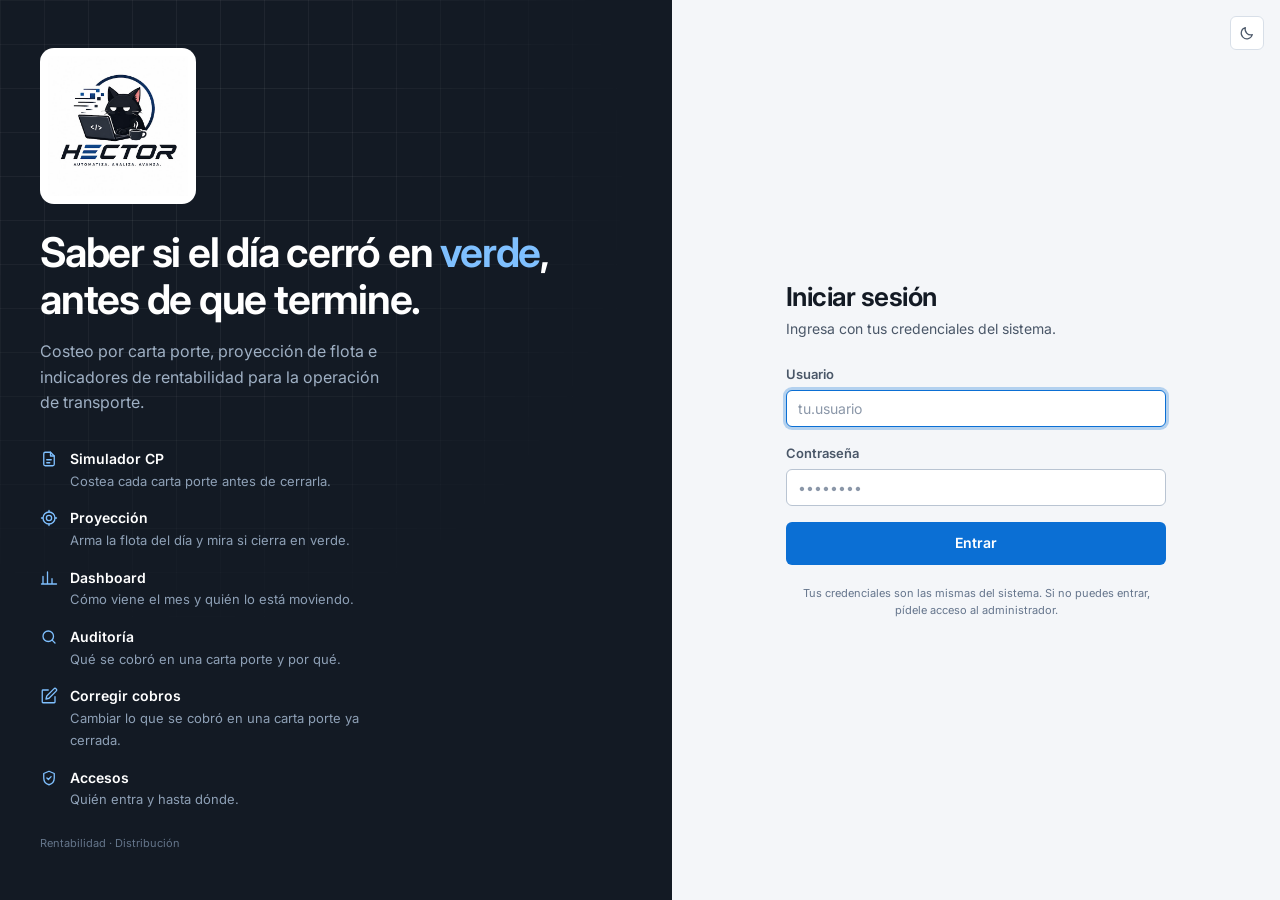
==== commit b884563b: "Add files via upload" ====
--- a/index.html
+++ b/index.html
@@ -1,591 +1,211 @@
-<!DOCTYPE html>
-<html lang="es">
-<head>
-    <meta charset="UTF-8">
-    <meta name="viewport" content="width=device-width, initial-scale=1.0">
-    <title>FlexNet Operaciones - Iniciar Sesión</title>
-    <script src="seguridad.js"></script>
-    <script src="config.js"></script>
-    <style>
-        @import url('https://fonts.googleapis.com/css2?family=Inter:wght@300;400;500;600;700;800&family=Montserrat:wght@600;700&display=swap');
-
-        :root { 
-            /* VARIABLES TEMA OSCURO (Por defecto) */
-            --bg-main: #070b14;
-            --bg-panel: rgba(17, 24, 39, 0.6);
-            --text-main: #f8fafc;
-            --text-muted: #94a3b8;
-            --border-color: rgba(255,255,255,0.05);
-            --input-bg: rgba(0,0,0,0.3);
-            
-            --neon-blue: #00f0ff;
-            --neon-purple: #8a2be2;
-            --neon-green: #00ff9d;
-            --neon-red: #ff3333;
-            
-            /* Colores del Capibara Cyberpunk */
-            --capy-body: #a06b3e; 
-            --capy-snout: #8b572a; 
-            --capy-dark: #2a1608; 
-        }
-
-        /* VARIABLES TEMA CLARO */
-        body.light-theme {
-            --bg-main: #f1f5f9;
-            --bg-panel: rgba(255, 255, 255, 0.9);
-            --text-main: #0f172a;
-            --text-muted: #64748b;
-            --border-color: rgba(0,0,0,0.1);
-            --input-bg: #ffffff;
-            
-            --neon-blue: #0284c7; 
-            --neon-green: #059669; 
-            --neon-red: #dc2626; 
-        }
-
-        body { 
-            font-family: 'Inter', sans-serif; 
-            background-color: var(--bg-main); 
-            background-image: 
-                radial-gradient(circle at 15% 50%, rgba(138, 43, 226, 0.05) 0%, transparent 50%),
-                radial-gradient(circle at 85% 30%, rgba(0, 240, 255, 0.05) 0%, transparent 50%);
-            display: flex; justify-content: center; align-items: center; 
-            min-height: 100vh; margin: 0; color: var(--text-main); overflow: hidden;
-            transition: background-color 0.4s ease, color 0.4s ease;
-        }
-
-        @keyframes wrapperEnter {
-            0% { opacity: 0; transform: scale(0.95) translateY(30px); }
-            100% { opacity: 1; transform: scale(1) translateY(0); box-shadow: 0 25px 50px -12px rgba(0, 0, 0, 0.5); }
-        }
-
-        @keyframes fadeInUp {
-            0% { opacity: 0; transform: translateY(20px); }
-            100% { opacity: 1; transform: translateY(0); }
-        }
-
-        /* CONTENEDOR PRINCIPAL DIVIDIDO */
-        .login-wrapper {
-            display: flex; width: 1000px; max-width: 95%; min-height: 620px;
-            background: var(--bg-panel); border-radius: 20px; overflow: hidden; opacity: 0; 
-            border: 1px solid var(--border-color); backdrop-filter: blur(15px);
-            animation: wrapperEnter 0.8s cubic-bezier(0.2, 0.8, 0.2, 1) forwards 0.1s;
-            position: relative;
-        }
-
-        /* PANEL IZQUIERDO */
-        .brand-panel {
-            flex: 1; background: linear-gradient(135deg, rgba(7, 11, 20, 0.9) 0%, rgba(138, 43, 226, 0.2) 100%);
-            color: white; padding: 50px; display: flex; flex-direction: column;
-            justify-content: center; position: relative; overflow: hidden;
-            border-right: 1px solid var(--border-color);
-        }
-        body.light-theme .brand-panel { background: linear-gradient(135deg, var(--neon-blue) 0%, #1e40af 100%); }
-
-        .bg-circle { position: absolute; border-radius: 50%; background: rgba(255, 255, 255, 0.03); pointer-events: none; }
-        .circle-1 { width: 300px; height: 300px; top: -100px; right: -50px; }
-        .circle-2 { width: 500px; height: 500px; bottom: -200px; left: -100px; }
-
-        .brand-panel h1 { font-size: clamp(2em, 3vw, 2.8em); margin: 0 0 10px 0; font-weight: 800; z-index: 2; position: relative; opacity: 0; animation: fadeInUp 0.7s ease forwards 0.3s; line-height: 1.1;}
-        .brand-panel h1 span { color: var(--neon-blue); text-shadow: 0 0 10px rgba(0, 240, 255, 0.4); }
-        body.light-theme .brand-panel h1 span { color: #bae6fd; text-shadow: none; }
-        
-        .divider { width: 50px; height: 4px; background-color: var(--neon-blue); margin: 25px 0; border-radius: 2px; z-index: 2; position: relative; opacity: 0; animation: fadeInUp 0.7s ease forwards 0.4s; box-shadow: 0 0 10px var(--neon-blue);}
-        body.light-theme .divider { background-color: white; box-shadow: none;}
-
-        .brand-panel p { font-size: 1.1em; color: rgba(255,255,255,0.8); line-height: 1.6; z-index: 2; position: relative; opacity: 0; animation: fadeInUp 0.7s ease forwards 0.5s; }
-
-        /* PANEL DERECHO */
-        .form-panel {
-            flex: 1; padding: 40px 6vw; display: flex; flex-direction: column;
-            justify-content: center; align-items: center; position: relative;
-        }
-
-        /* 🔥 SWITCH TEMA CLARO/OSCURO 🔥 */
-        .theme-switch-container { position: absolute; top: 20px; right: 20px; z-index: 50; }
-        #theme-switch { display: none; }
-        .theme-label {
-            width: 70px; height: 28px; background-color: var(--border-color);
-            border-radius: 100px; position: relative; cursor: pointer; display: flex; align-items: center; margin: 0; border: 1px solid rgba(150,150,150,0.2);
-        }
-        .theme-label .toggle {
-            position: absolute; width: 34px; height: 22px; background-color: #fff; left: 3px;
-            border-radius: 100px; box-shadow: 0 2px 10px rgba(0,0,0,.2);
-            transition: transform .3s cubic-bezier(0.25, 0.46, 0.45, 0.94), background-color 0.3s;
-        }
-        #theme-switch:checked + .theme-label .toggle { transform: translateX(30px); background-color: #1e293b; }
-        .theme-label .names { font-size: 10px; font-weight: bolder; width: 100%; position: absolute; display: flex; justify-content: space-around; user-select: none; z-index: 2; color: var(--text-main); }
-        .theme-label .light, .theme-label .dark { margin: 0; transition: 0.3s; }
-        #theme-switch:not(:checked) + .theme-label .light { opacity: 1; color: #000; }
-        #theme-switch:not(:checked) + .theme-label .dark { opacity: 0.4; color: #000; }
-        #theme-switch:checked + .theme-label .light { opacity: 0.4; color: #fff; }
-        #theme-switch:checked + .theme-label .dark { opacity: 1; color: #fff; }
-
-        /* 🔥 ANATOMÍA CORRECTA DEL CAPIBARA 🔥 */
-        .mascot-container { position: relative; width: 80px; height: 80px; margin-bottom: 20px; opacity: 0; animation: fadeInUp 0.6s ease forwards 0.3s;}
-        
-        .capy-speech-bubble {
-            position: absolute; top: -35px; left: -140px; background: var(--bg-panel);
-            border: 1px solid var(--neon-blue); padding: 8px 15px; border-radius: 12px;
-            font-size: 0.85em; font-weight: 600; color: var(--neon-blue);
-            box-shadow: 0 0 15px rgba(0, 240, 255, 0.2);
-            opacity: 0; transform: scale(0.8) translateY(10px);
-            transition: all 0.4s cubic-bezier(0.68, -0.55, 0.265, 1.55);
-            z-index: 10; pointer-events: none; white-space: nowrap; backdrop-filter: blur(5px);
-        }
-        .capy-speech-bubble.show { opacity: 1; transform: scale(1) translateY(0); }
-        .capy-speech-bubble::after {
-            content: ''; position: absolute; top: 10px; right: -6px; width: 10px; height: 10px;
-            background: var(--bg-panel); border-top: 1px solid var(--neon-blue); border-right: 1px solid var(--neon-blue);
-            transform: rotate(45deg);
-        }
-
-        .capy-ear { position: absolute; top: 12px; width: 14px; height: 12px; background: var(--capy-dark); z-index: 0; transition: all 0.3s;}
-        .capy-ear.left { left: -2px; border-radius: 10px 5px 0 10px; transform: rotate(-30deg); }
-        .capy-ear.right { right: -2px; border-radius: 5px 10px 10px 0; transform: rotate(30deg); }
-        
-        .capy-body { position: absolute; bottom: 0; left: 0; width: 80px; height: 75px; background: var(--capy-body); border-radius: 35px 35px 20px 20px; z-index: 1; overflow: hidden; box-shadow: inset -5px -5px 10px rgba(0,0,0,0.3); transition: transform 0.3s;}
-        .capy-snout { position: absolute; bottom: 5px; left: 12px; width: 56px; height: 35px; background: var(--capy-snout); border-radius: 20px 20px 25px 25px; z-index: 2; }
-        .capy-nose { position: absolute; top: 4px; left: 16px; width: 24px; height: 14px; background: var(--capy-dark); border-radius: 10px 10px 15px 15px; }
-        .capy-mouth { position: absolute; top: 18px; left: 27px; width: 2px; height: 8px; background: var(--capy-dark); transition: all 0.3s;}
-        .capy-mouth::after { content: ''; position: absolute; bottom: 0; left: -6px; width: 14px; height: 5px; border-bottom: 2px solid var(--capy-dark); border-radius: 50%; }
-        
-        .capy-eye { position: absolute; top: 22px; width: 12px; height: 12px; background: var(--capy-dark); border-radius: 50%; display: flex; justify-content: center; align-items: center; overflow: hidden; z-index: 2; transition: all 0.3s;}
-        .capy-eye.left { left: 14px; } .capy-eye.right { right: 14px; }
-        .capy-pupil { width: 4px; height: 4px; background: var(--neon-blue); border-radius: 50%; position: relative; transition: transform 0.1s ease-out; transform: translate(1px, -1px); box-shadow: 0 0 5px var(--neon-blue);}
-        
-        .capy-blush { position: absolute; top: 32px; width: 10px; height: 5px; background: rgba(0, 240, 255, 0.4); border-radius: 50%; z-index: 1; transition: all 0.3s ease;}
-        .capy-blush.left { left: 8px; } .capy-blush.right { right: 8px; }
-        
-        .capy-eyelid { position: absolute; top: -14px; left: -2px; width: 16px; height: 16px; background: var(--capy-body); z-index: 5; animation: blink 5s infinite; transition: all 0.3s; transform: translateY(2px);}
-        @keyframes blink { 0%, 96%, 98%, 100% { transform: translateY(2px); } 97%, 99% { transform: translateY(12px); } }
-        
-        /* El eje de rotación DEBE ser 'top center' (los hombros) */
-        .capy-arm { position: absolute; width: 16px; height: 22px; background: var(--capy-snout); border-radius: 10px; transition: transform 0.4s cubic-bezier(0.68, -0.55, 0.265, 1.55); z-index: 4; box-shadow: -2px 2px 4px rgba(0,0,0,0.3); transform-origin: top center; }
-        .capy-arm.left { bottom: 5px; left: 4px; transform: rotate(15deg); cursor: pointer; }
-        .capy-arm.right { bottom: 5px; right: 4px; transform: rotate(-15deg); cursor: pointer; }
-
-        /* Animación Saludo Inicio */
-        @keyframes waveHello { 0%, 100% { transform: translateY(0) rotate(-15deg); } 50% { transform: translateY(-10px) rotate(-110deg); } }
-        .capy-arm.right.waving { animation: waveHello 2s ease-in-out; }
-
-        /* 🔥 ESTADOS EMOCIONALES GEOMÉTRICAMENTE PERFECTOS 🔥 */
-
-        /* 1. Tapado (Contraseña): Brazos giran sobre el hombro hacia la cara */
-        body.state-password .capy-arm.left { transform: translateY(-10px) translateX(8px) rotate(150deg); }
-        body.state-password .capy-arm.right { transform: translateY(-10px) translateX(-8px) rotate(-150deg); }
-        body.state-password .capy-eyelid { transform: translateY(14px); animation: none; } 
-        body.state-password .capy-pupil { display: none !important; }
-
-        /* 2. Espiando: Mano derecha baja y ojo derecho abre */
-        body.state-peek .capy-arm.left { transform: translateY(-10px) translateX(8px) rotate(150deg); } 
-        body.state-peek .capy-arm.right { transform: translateY(0px) translateX(0px) rotate(-15deg); }
-        body.state-peek .capy-eye.left .capy-eyelid { transform: translateY(14px); animation: none; } 
-        body.state-peek .capy-eye.right .capy-eyelid { transform: translateY(0px); animation: none; } 
-        body.state-peek .capy-eye.left .capy-pupil { display: none !important; }
-        body.state-peek .capy-eye.right .capy-pupil { transform: translate(-3px, 2px) scale(0.9) !important; }
-
-        /* 3. Error (Llorando): Párpados tristes \ /, lágrimas */
-        body.state-error .capy-ear.left { transform: rotate(-50deg) translateY(4px) translateX(-2px); } 
-        body.state-error .capy-ear.right { transform: rotate(50deg) translateY(4px) translateX(2px); }
-        body.state-error .capy-mouth { height: 10px; width: 6px; border-radius: 5px; background: var(--capy-dark); left: 25px; top: 19px;} 
-        body.state-error .capy-mouth::after { display:none; }
-        body.state-error .capy-eyelid { animation:none; } 
-        body.state-error .capy-eye.left .capy-eyelid { transform: translateY(8px) rotate(-25deg); } /* \ */
-        body.state-error .capy-eye.right .capy-eyelid { transform: translateY(8px) rotate(25deg); }  /* / */
-        body.state-error .capy-blush { 
-            background: var(--neon-blue); height: 12px; width: 4px; border-radius: 4px; top: 30px; box-shadow: 0 0 5px var(--neon-blue);
-        }
-        body.state-error .capy-blush.left { transform: translate(10px, 5px); } /* Cae exacto debajo del ojo */
-        body.state-error .capy-blush.right { transform: translate(-10px, 5px); }
-        body.state-error .capy-pupil { transform: translateY(3px) scale(0.9) !important; } /* Mirada baja triste */
-
-        /* 4. Angry (Enojado por inactividad): Párpados enojados / \, brazos cruzados */
-        body.state-angry .capy-arm.left { transform: translateY(-2px) translateX(4px) rotate(60deg); } 
-        body.state-angry .capy-arm.right { transform: translateY(-2px) translateX(-4px) rotate(-60deg); }
-        body.state-angry .capy-eyelid { animation: none;} 
-        body.state-angry .capy-eye.left .capy-eyelid { transform: translateY(8px) rotate(25deg); }  /* / */
-        body.state-angry .capy-eye.right .capy-eyelid { transform: translateY(8px) rotate(-25deg); } /* \ */
-        body.state-angry .capy-pupil { transform: translateY(1px) scale(0.85) !important; }
-        body.state-angry .capy-speech-bubble { opacity: 1; transform: scale(1) translateY(0); } 
-
-        /* 5. Éxito (Celebración: Saltito y mano derecha saludando) */
-        @keyframes jumpHappy { 0%, 100% { transform: translateY(0); } 50% { transform: translateY(-12px); } }
-        @keyframes waveGoodbye { 
-            0%, 100% { transform: translateY(-10px) rotate(-130deg); } 
-            50% { transform: translateY(-10px) rotate(-90deg); } 
-        }
-        
-        /* 🔥 SOLUCIÓN PARA QUE NO DESAPAREZCA: Fijamos la opacidad a 1 🔥 */
-        body.state-success .mascot-container { 
-            opacity: 1 !important; 
-            animation: jumpHappy 0.4s ease 2 forwards; 
-        } 
-        
-        body.state-success .capy-arm.left { transform: translateY(0px) rotate(15deg); } /* Reposa */
-        body.state-success .capy-arm.right { animation: waveGoodbye 0.3s ease-in-out infinite !important; }
-        body.state-success .capy-eye { background: transparent !important; border-top: 3px solid var(--capy-dark); border-radius: 50% 50% 0 0; height: 6px; transform: translateY(4px);}
-        body.state-success .capy-pupil, body.state-success .capy-eyelid { display: none !important; } 
-        body.state-success .capy-blush { background: rgba(0, 255, 157, 0.6); box-shadow: 0 0 5px rgba(0, 255, 157, 0.8);}
-
-        /* Adapta el Capibara al Light Theme */
-        body.light-theme .capy-speech-bubble { background: white; border-color: var(--border-color); color: var(--text-main); box-shadow: 0 4px 15px rgba(0,0,0,0.1); }
-        body.light-theme .capy-speech-bubble::after { background: white; border-color: var(--border-color); }
-        body.light-theme .capy-pupil { background: white; box-shadow: none; }
-        body.light-theme .capy-blush { background: rgba(239, 68, 68, 0.3); }
-        body.light-theme.state-success .capy-blush { background: rgba(16, 185, 129, 0.5); box-shadow: none;}
-        body.light-theme.state-error .capy-blush { background: #0ea5e9; box-shadow: none; } /* Lágrimas azules en modo claro */
-
-
-        /* Elementos del Formulario */
-        h2 { color: var(--text-main); margin: 0 0 5px 0; font-size: 1.8em; font-weight: 800; opacity: 0; animation: fadeInUp 0.6s ease forwards 0.4s; width: 100%; text-align: center; }
-        p.subtitle { color: var(--text-muted); margin: 0 0 25px 0; font-size: 0.95em; opacity: 0; animation: fadeInUp 0.6s ease forwards 0.5s; width: 100%; text-align: center; }
-
-        form { width: 100%; max-width: 320px; }
-        .form-group { margin-bottom: 20px; position: relative; }
-        .form-group:nth-child(1) { opacity: 0; animation: fadeInUp 0.6s ease forwards 0.6s; }
-        .form-group:nth-child(2) { opacity: 0; animation: fadeInUp 0.6s ease forwards 0.7s; }
-
-        label { display: block; font-size: 0.8em; font-weight: 700; text-transform: uppercase; letter-spacing: 0.5px; margin-bottom: 8px; color: var(--text-muted); }
-
-        input { 
-            width: 100%; padding: 14px 16px; border: 1px solid var(--border-color); 
-            border-radius: 8px; box-sizing: border-box; font-size: 1em; 
-            font-family: inherit; transition: all 0.3s; background: var(--input-bg); color: var(--text-main);
-        }
-        input:focus { outline: none; border-color: var(--neon-blue); box-shadow: 0 0 0 2px rgba(0,240,255,0.2); transform: translateY(-1px); }
-
-        input[type="password"]::-ms-reveal, input[type="password"]::-ms-clear, input[type="password"]::-webkit-reveal { display: none; width: 0; height: 0; }
-
-        .btn-toggle-pass {
-            position: absolute; right: 12px; top: 35px; background: none; border: none;
-            color: var(--text-muted); cursor: pointer; padding: 0; transition: color 0.2s; z-index: 5;
-        }
-        .btn-toggle-pass:hover { color: var(--neon-blue); }
-
-        button.btn-submit { 
-            width: 100%; padding: 14px; background: rgba(0,240,255,0.1); color: var(--neon-blue); border: 1px solid var(--neon-blue);
-            border-radius: 8px; font-weight: 700; font-size: 1em; 
-            cursor: pointer; transition: all 0.3s; display: flex; justify-content: center; align-items: center; gap: 10px; margin-top: 10px;
-            opacity: 0; animation: fadeInUp 0.6s ease forwards 0.8s;
-        }
-        button.btn-submit:hover:not(:disabled) { background: var(--neon-blue); color: #000; transform: translateY(-2px); box-shadow: 0 0 15px rgba(0,240,255,0.4); }
-        button.btn-submit:active:not(:disabled) { transform: translateY(0); box-shadow: none; }
-        button.btn-submit:disabled { background: rgba(255,255,255,0.05); border-color: transparent; color: var(--text-muted); cursor: not-allowed; transform: none; box-shadow: none; }
-
-        #errorMsg { 
-            background: rgba(255,51,51,0.1); color: var(--neon-red); padding: 12px; border-radius: 8px; font-size: 0.9em; 
-            display: none; margin-bottom: 20px; font-weight: 600; border: 1px solid rgba(255,51,51,0.3); align-items: center; gap: 8px; animation: fadeInUp 0.4s ease; width: 100%; box-sizing: border-box; justify-content: center; text-align: center;
-        }
-
-        .loader-spinner { display: inline-block; width: 16px; height: 16px; border: 2px solid rgba(255,255,255,0.3); border-radius: 50%; border-top-color: currentColor; animation: spin 1s ease-in-out infinite; }
-        @keyframes spin { to { transform: rotate(360deg); } }
-        
-        .footer-text { margin-top: 30px; font-size: 0.75em; color: var(--text-muted); text-align: center; opacity: 0; animation: fadeIn 1s ease forwards 1s; }
-
-        @media (max-width: 850px) {
-            .login-wrapper { flex-direction: column; height: auto; max-width: 450px; min-height: auto;}
-            .brand-panel { display: none; }
-            .form-panel { padding: 50px 30px; }
-            form { max-width: 100%; }
-        }
-    </style>
-</head>
-<body>
-
-<div class="login-wrapper">
-    <div class="brand-panel">
-        <div class="bg-circle circle-1"></div>
-        <div class="bg-circle circle-2"></div>
-        <h1>FlexNet<br><span>Operaciones</span></h1>
-        <div class="divider"></div>
-        <p>Sistema centralizado de Control Logístico, Tarifación Dinámica y Auditoría de Flotas. Acceso exclusivo para personal autorizado.</p>
-    </div>
-
-    <div class="form-panel">
-        <div class="theme-switch-container">
-            <input id="theme-switch" type="checkbox" onchange="toggleTheme()">
-            <label for="theme-switch" class="theme-label" title="Alternar modo Claro / Oscuro">
-                <div class="toggle"></div>
-                <div class="names">
-                    <p class="light">Light</p>
-                    <p class="dark">Dark</p>
-                </div>
-            </label>
-        </div>
-
-        <div class="mascot-container">
-            <div class="capy-speech-bubble" id="mascot-bubble">¿Ya va a iniciar sesión?</div>
-            <div class="capy-ear left"></div>
-            <div class="capy-ear right"></div>
-            <div class="capy-body">
-                <div class="capy-blush left"></div>
-                <div class="capy-blush right"></div>
-                <div class="capy-snout">
-                    <div class="capy-nose"></div>
-                    <div class="capy-mouth"></div>
-                </div>
-                <div class="capy-eye left" id="eye-left">
-                    <div class="capy-eyelid"></div>
-                    <div class="capy-pupil" id="pupil-left"></div>
-                </div>
-                <div class="capy-eye right" id="eye-right">
-                    <div class="capy-eyelid"></div>
-                    <div class="capy-pupil" id="pupil-right"></div>
-                </div>
-            </div>
-            <div class="capy-arm left" onclick="togglePasswordView()"></div>
-            <div class="capy-arm right waving" id="arm-right" onclick="togglePasswordView()"></div>
-        </div>
-
-        <h2>¡Hola de nuevo!</h2>
-        <p class="subtitle">Ingresa tus credenciales para continuar</p>
-        
-        <div id="errorMsg" style="display: none;">
-            <svg width="18" height="18" viewBox="0 0 24 24" fill="none" stroke="currentColor" stroke-width="2" style="flex-shrink:0;"><circle cx="12" cy="12" r="10"></circle><line x1="12" y1="8" x2="12" y2="12"></line><line x1="12" y1="16" x2="12.01" y2="16"></line></svg>
-            <span id="txtError">Usuario o contraseña incorrectos.</span>
-        </div>
-
-        <form id="loginForm">
-            <div class="form-group">
-                <label for="user">Usuario Corporativo</label>
-                <input type="text" id="user" placeholder="Ej. jperez" required autocomplete="username">
-            </div>
-            
-            <div class="form-group">
-                <label for="pass">Contraseña</label>
-                <input type="password" id="pass" placeholder="••••••••" required autocomplete="current-password">
-                <button type="button" class="btn-toggle-pass" onclick="togglePasswordView()" tabindex="-1">
-                    <svg id="icon-eye-open" width="20" height="20" viewBox="0 0 24 24" fill="none" stroke="currentColor" stroke-width="2" stroke-linecap="round" stroke-linejoin="round"><path d="M1 12s4-8 11-8 11 8 11 8-4 8-11 8-11-8-11-8z"></path><circle cx="12" cy="12" r="3"></circle></svg>
-                    <svg id="icon-eye-closed" style="display:none;" width="20" height="20" viewBox="0 0 24 24" fill="none" stroke="currentColor" stroke-width="2" stroke-linecap="round" stroke-linejoin="round"><path d="M17.94 17.94A10.07 10.07 0 0 1 12 20c-7 0-11-8-11-8a18.45 18.45 0 0 1 5.06-5.94M9.9 4.24A9.12 9.12 0 0 1 12 4c7 0 11 8 11 8a18.5 18.5 0 0 1-2.16 3.19m-6.72-1.07a3 3 0 1 1-4.24-4.24"></path><line x1="1" y1="1" x2="23" y2="23"></line></svg>
-                </button>
-            </div>
-
-            <button type="submit" id="btnIngresar" class="btn-submit">
-                Acceder al Sistema
-                <svg width="18" height="18" viewBox="0 0 24 24" fill="none" stroke="currentColor" stroke-width="2"><path d="M5 12h14"></path><path d="M12 5l7 7-7 7"></path></svg>
-            </button>
-        </form>
-        
-        <div class="footer-text">
-            FlexNet v5.0 &copy; 2026. Todos los derechos reservados.<br>
-            Desarrollado por: <strong style="color:var(--neon-blue);">Héctor Torres</strong>
-        </div>
-    </div>
-</div>
-
-<script>
-    // 🔥 LOGICA DEL TEMA CLARO/OSCURO 🔥
-    const savedTheme = localStorage.getItem('flexnet_theme');
-    const themeSwitch = document.getElementById('theme-switch');
-    if (savedTheme === 'light') {
-        document.body.classList.add('light-theme');
-    } else {
-        themeSwitch.checked = true; // Por defecto es Dark, el switch muestra Dark activo
-    }
-
-    function toggleTheme() {
-        if (themeSwitch.checked) {
-            document.body.classList.remove('light-theme'); 
-            localStorage.setItem('flexnet_theme', 'dark');
-        } else {
-            document.body.classList.add('light-theme'); 
-            localStorage.setItem('flexnet_theme', 'light');
-        }
-    }
-
-    let sesion = JSON.parse(localStorage.getItem('sesionActiva'));
-    if (sesion && sesion.status === 'success') window.location.href = 'Inicio.html';
-
-    const userField = document.getElementById('user');
-    const passField = document.getElementById('pass');
-    const bodyState = document.body;
-    const armRight = document.getElementById('arm-right');
-    const pupilLeft = document.getElementById('pupil-left');
-    const pupilRight = document.getElementById('pupil-right');
-    const eyeLeft = document.getElementById('eye-left');
-    const eyeRight = document.getElementById('eye-right');
-    const mascotBubble = document.getElementById('mascot-bubble');
-
-    // 🔥 TIMER DE INACTIVIDAD ESTRICTO (15 seg) 🔥
-    let idleTimer;
-
-    function resetIdleTimer() {
-        clearTimeout(idleTimer);
-        
-        if (bodyState.className.includes('state-angry')) {
-            bodyState.classList.remove('state-angry');
-            mascotBubble.classList.remove('show');
-        }
-        
-        idleTimer = setTimeout(() => {
-            if (bodyState.className === '' || bodyState.className === 'light-theme') {
-                bodyState.classList.add('state-angry');
-                armRight.classList.remove('waving');
-                mascotBubble.innerHTML = "¿Sigues ahí?";
-                mascotBubble.classList.add('show');
-            }
-        }, 15000);
-    }
-
-    resetIdleTimer();
-
-    userField.addEventListener('input', resetIdleTimer);
-    passField.addEventListener('input', resetIdleTimer);
-    userField.addEventListener('click', resetIdleTimer);
-    passField.addEventListener('click', resetIdleTimer);
-
-    // Seguimiento del mouse para las pupilas
-    document.addEventListener('mousemove', (e) => {
-        if (bodyState.className.includes('state-password') || bodyState.className.includes('state-peek') || bodyState.className.includes('state-error') || bodyState.className.includes('state-success') || bodyState.className.includes('state-angry')) return;
-
-        const rectL = eyeLeft.getBoundingClientRect();
-        const rectR = eyeRight.getBoundingClientRect();
-        const cxL = rectL.left + rectL.width / 2;
-        const cyL = rectL.top + rectL.height / 2;
-        const cxR = rectR.left + rectR.width / 2;
-        const cyR = rectR.top + rectR.height / 2;
-        
-        const angleL = Math.atan2(e.clientY - cyL, e.clientX - cxL);
-        const angleR = Math.atan2(e.clientY - cyR, e.clientX - cxR);
-        const maxDist = 3;
-
-        pupilLeft.style.transform = `translate(${Math.cos(angleL) * maxDist}px, ${Math.sin(angleL) * maxDist}px)`;
-        pupilRight.style.transform = `translate(${Math.cos(angleR) * maxDist}px, ${Math.sin(angleR) * maxDist}px)`;
-    });
-
-    userField.addEventListener('input', () => {
-        armRight.classList.remove('waving');
-        bodyState.classList.remove('state-error');
-    });
-    
-    passField.addEventListener('input', () => {
-        if(bodyState.className.includes('state-error')) {
-            bodyState.classList.remove('state-error');
-            if(passField.type === 'password') bodyState.classList.add('state-password');
-            else bodyState.classList.add('state-peek');
-        }
-    });
-
-    userField.addEventListener('focus', () => {
-        armRight.classList.remove('waving');
-        bodyState.classList.remove('state-angry');
-        bodyState.classList.remove('state-password');
-        bodyState.classList.remove('state-peek');
-    });
-
-    passField.addEventListener('focus', () => {
-        armRight.classList.remove('waving');
-        pupilLeft.style.transform = '';
-        pupilRight.style.transform = '';
-        bodyState.classList.remove('state-angry');
-
-        if(passField.type === 'password') {
-            bodyState.classList.add('state-password');
-            bodyState.classList.remove('state-peek');
-        } else {
-            bodyState.classList.add('state-peek');
-            bodyState.classList.remove('state-password');
-        }
-    });
-
-    passField.addEventListener('blur', () => {
-        if(!bodyState.className.includes('state-error') && !bodyState.className.includes('state-success') && !bodyState.className.includes('state-angry')) {
-            bodyState.classList.remove('state-password');
-            bodyState.classList.remove('state-peek');
-        }
-    });
-
-    function togglePasswordView() {
-        armRight.classList.remove('waving');
-        pupilLeft.style.transform = '';
-        pupilRight.style.transform = '';
-        resetIdleTimer(); 
-        
-        if(passField.type === 'password') {
-            passField.type = 'text';
-            bodyState.classList.remove('state-password');
-            bodyState.classList.add('state-peek'); 
-            document.getElementById('icon-eye-open').style.display = 'none';
-            document.getElementById('icon-eye-closed').style.display = 'block';
-        } else {
-            passField.type = 'password';
-            bodyState.classList.remove('state-peek');
-            if (passField === document.activeElement) bodyState.classList.add('state-password');
-            document.getElementById('icon-eye-open').style.display = 'block';
-            document.getElementById('icon-eye-closed').style.display = 'none';
-        }
-    }
-
-    // LOGIN AL SERVIDOR
-    document.getElementById('loginForm').addEventListener('submit', async (e) => {
-        e.preventDefault();
-        clearTimeout(idleTimer);
-        
-        bodyState.classList.remove('state-password');
-        bodyState.classList.remove('state-peek');
-        bodyState.classList.remove('state-error');
-        bodyState.classList.remove('state-angry');
-        
-        pupilLeft.style.transform = '';
-        pupilRight.style.transform = '';
-        mascotBubble.classList.remove('show');
-        
-        const btn = document.getElementById('btnIngresar');
-        const errorDiv = document.getElementById('errorMsg');
-        const txtError = document.getElementById('txtError');
-        
-        btn.innerHTML = `<span class="loader-spinner"></span> Validando...`;
-        btn.disabled = true;
-        errorDiv.style.display = 'none'; 
-
-        const u = userField.value.trim();
-        const p = passField.value.trim();
-
-        try {
-            const urlLogin = `${SCRIPT_URL}?action=login&usuario=${encodeURIComponent(u)}&password=${encodeURIComponent(p)}&v=${new Date().getTime()}`;
-            const response = await fetch(urlLogin);
-            
-            if (!response.ok) throw new Error("No se pudo conectar a la base de datos.");
-            
-            const data = await response.json();
-
-            if (data.status === 'success') {
-                localStorage.setItem('sesionActiva', JSON.stringify(data));
-                
-                bodyState.classList.add('state-success');
-                btn.innerHTML = `Acceso Correcto <svg width="18" height="18" viewBox="0 0 24 24" fill="none" stroke="currentColor" stroke-width="2"><polyline points="20 6 9 17 4 12"></polyline></svg>`;
-                btn.style.background = "rgba(0,255,157,0.1)"; 
-                btn.style.color = "var(--neon-green)";
-                btn.style.borderColor = "var(--neon-green)";
-                
-                setTimeout(() => {
-                    document.body.style.transition = "opacity 0.5s ease";
-                    document.body.style.opacity = "0";
-                    setTimeout(() => { window.location.href = 'Inicio.html'; }, 500);
-                }, 1500);
-
-            } else {
-                bodyState.classList.add('state-error');
-                txtError.innerHTML = `<b>Error:</b> ${data.message || "Usuario o contraseña incorrectos."}`;
-                errorDiv.style.display = 'flex';
-                resetBoton(btn);
-                resetIdleTimer();
-            }
-        } catch (err) {
-            bodyState.classList.add('state-error');
-            txtError.innerHTML = `<b>Fallo en conexión:</b><br>${err.message}`;
-            errorDiv.style.display = 'flex';
-            resetBoton(btn);
-            resetIdleTimer();
-        }
-    });
-
-    function resetBoton(btn) {
-        btn.innerHTML = `Acceder al Sistema <svg width="18" height="18" viewBox="0 0 24 24" fill="none" stroke="currentColor" stroke-width="2"><path d="M5 12h14"></path><path d="M12 5l7 7-7 7"></path></svg>`;
-        btn.disabled = false;
-    }
-</script>
-
-</body>
-</html>+<!DOCTYPE html>
+<!-- Sistema de Rentabilidad · Distribución
+     © 2026 Héctor Torres. Todos los derechos reservados. -->
+<html lang="es">
+<head>
+<meta charset="UTF-8">
+<meta name="viewport" content="width=device-width, initial-scale=1">
+<meta name="author" content="Héctor Torres">
+<meta name="copyright" content="© 2026 Héctor Torres. Todos los derechos reservados.">
+<title>Acceso · Rentabilidad</title>
+<link rel="preconnect" href="https://fonts.googleapis.com">
+<link rel="preconnect" href="https://fonts.gstatic.com" crossorigin>
+<link href="https://fonts.googleapis.com/css2?family=Inter:wght@400;500;600;700;800&display=swap" rel="stylesheet">
+<link rel="stylesheet" href="assets/app.css">
+<style>
+  /* Estilos propios de esta pantalla */
+  .acceso { min-height: 100vh; display: grid; grid-template-columns: 1.05fr .95fr; }
+  @media (max-width: 900px) { .acceso { grid-template-columns: 1fr; } .acceso .lado { display: none; } }
+
+  /* Lado izquierdo: identidad */
+  .lado {
+    position: relative; overflow: hidden;
+    background: var(--n-900); color: #fff;
+    padding: var(--s-12) var(--s-10);
+    display: flex; flex-direction: column; justify-content: space-between;
+  }
+  .lado::after {
+    content: ''; position: absolute; inset: 0; pointer-events: none;
+    background-image:
+      linear-gradient(color-mix(in srgb, #fff 6%, transparent) 1px, transparent 1px),
+      linear-gradient(90deg, color-mix(in srgb, #fff 6%, transparent) 1px, transparent 1px);
+    background-size: 44px 44px;
+    mask-image: radial-gradient(ellipse 90% 70% at 30% 20%, #000 20%, transparent 75%);
+  }
+  .lado > * { position: relative; z-index: 1; }
+  .lado .marca { display: flex; align-items: center; gap: 10px; font-weight: 700; font-size: 15px; }
+  .lado .marca .brand-mark { width: 30px; height: 30px; }
+  .lado h1 { font-size: clamp(1.9rem, 3.2vw, 2.6rem); line-height: 1.15; letter-spacing: -.03em; margin-bottom: var(--s-4); }
+  .lado h1 em { font-style: normal; color: #7fc0ff; }
+  .lado .bajada { color: #9fb0c4; font-size: var(--t-lg); max-width: 34ch; line-height: 1.6; }
+
+  .puntos { list-style: none; margin: var(--s-8) 0 0; padding: 0; display: grid; gap: var(--s-4); max-width: 40ch; }
+  .puntos li { display: flex; gap: var(--s-3); align-items: flex-start; }
+  .puntos svg { width: 18px; height: 18px; color: #7fc0ff; flex-shrink: 0; margin-top: 2px; }
+  .puntos b { display: block; font-size: var(--t-md); font-weight: 600; }
+  .puntos span { font-size: var(--t-sm); color: #8ea0b6; line-height: 1.5; }
+
+  .pie-lado { font-size: var(--t-xs); color: #64758a; }
+
+  /* Lado derecho: formulario */
+  .lado-form { display: grid; place-items: center; padding: var(--s-6); background: var(--surface); }
+  .caja { width: min(380px, 100%); }
+  .caja > header { margin-bottom: var(--s-6); }
+  .caja h2 { font-size: var(--t-2xl); letter-spacing: -.02em; }
+  .caja header p { color: var(--ink-soft); margin-top: var(--s-1); }
+
+  .marca-movil { display: none; align-items: center; gap: 10px; margin-bottom: var(--s-6); font-weight: 700; }
+  @media (max-width: 900px) { .marca-movil { display: flex; } }
+
+  #error[hidden] { display: none; }
+
+
+  .tema-flotante { position: fixed; top: var(--s-4); right: var(--s-4); z-index: 10; }
+</style>
+</head>
+<body>
+
+<button class="theme-toggle tema-flotante" type="button" id="btnTema" aria-label="Cambiar tema"></button>
+
+<div class="acceso">
+
+  <!-- Identidad -->
+  <aside class="lado">
+    <div class="logo-placa" style="width:156px;padding:var(--s-2)">
+      <img src="assets/logo.png" alt="Hector · Automatiza. Analiza. Avanza.">
+    </div>
+
+    <div>
+      <h1>Saber si el día cerró en <em>verde</em>, antes de que termine.</h1>
+      <p class="bajada">Costeo por carta porte, proyección de flota e indicadores de rentabilidad para la operación de transporte.</p>
+
+      <ul class="puntos" id="puntos"></ul>
+    </div>
+
+    <p class="pie-lado" id="pieLado"></p>
+  </aside>
+
+  <!-- Formulario -->
+  <main class="lado-form">
+    <div class="caja">
+      <div class="marca-movil">
+        <div class="logo-placa" style="width:46px;padding:4px"><img src="assets/logo.png" alt=""></div>
+        <span id="marcaMovilTexto"></span>
+      </div>
+
+      <header>
+        <h2>Iniciar sesión</h2>
+        <p>Ingresa con tus credenciales del sistema.</p>
+      </header>
+
+      <div class="note danger mb-4" id="error" hidden role="alert"></div>
+
+      <form id="formulario" novalidate>
+        <div class="field">
+          <label for="usuario">Usuario</label>
+          <input type="text" id="usuario" name="usuario" autocomplete="username"
+                 autocapitalize="none" spellcheck="false" required placeholder="tu.usuario">
+        </div>
+
+        <div class="field">
+          <label for="clave">Contraseña</label>
+          <input type="password" id="clave" name="clave" autocomplete="current-password" required placeholder="••••••••">
+        </div>
+
+        <button type="submit" class="btn btn-primary btn-lg btn-block" id="btnEntrar">Entrar</button>
+      </form>
+
+      <p class="fs-xs muted mt-5" style="text-align:center">
+        Tus credenciales son las mismas del sistema. Si no puedes entrar, pídele
+        acceso al administrador.
+      </p>
+    </div>
+  </main>
+
+</div>
+
+<script src="config.js"></script>
+<script src="assets/app.js"></script>
+<script src="assets/tarifas.js"></script>
+<script src="assets/api.js"></script>
+<script>
+(function () {
+  'use strict';
+
+  // Si ya hay sesión abierta, no tiene sentido pedirla otra vez
+  if (FX.leerSesion()) { location.replace('Inicio.html'); return; }
+
+  // --- Tema ---
+  const btnTema = document.getElementById('btnTema');
+  btnTema.innerHTML = FX.icono('sun', 'icon-sun') + FX.icono('moon', 'icon-moon');
+  btnTema.onclick = FX.alternarTema;
+
+  // --- Textos de marca desde config.js, no escritos a mano ---
+  const NOMBRE = (window.CONFIG && CONFIG.APP_NOMBRE) || 'Rentabilidad';
+  const AREA   = (window.CONFIG && CONFIG.APP_AREA) || '';
+  document.getElementById('marcaMovilTexto').textContent = NOMBRE;
+  document.getElementById('pieLado').textContent = AREA ? `${NOMBRE} · ${AREA}` : NOMBRE;
+
+  // --- Sesión expirada por inactividad ---
+  if (new URLSearchParams(location.search).get('expirada')) {
+    const c = document.getElementById('error');
+    c.className = 'note warn mb-4';
+    c.innerHTML = FX.icono('info') + '<div>Tu sesión se cerró por inactividad. Vuelve a entrar.</div>';
+    c.hidden = false;
+  }
+
+  // --- Puntos de valor (se arman desde el catálogo de módulos: una sola fuente) ---
+  document.getElementById('puntos').innerHTML = FX.MODULOS
+    .filter(m => !m.fijo)
+    .map(m => `<li>${FX.icono(m.icono)}<div><b>${m.nombre}</b><span>${m.resumen}</span></div></li>`)
+    .join('');
+
+  // --- Envío ---
+  const form   = document.getElementById('formulario');
+  const cajaError = document.getElementById('error');
+  const btn    = document.getElementById('btnEntrar');
+  const campoUsuario = document.getElementById('usuario');
+  const campoClave   = document.getElementById('clave');
+
+  function mostrarError(msg) {
+    cajaError.innerHTML = FX.icono('alert') + `<div>${msg}</div>`;
+    cajaError.hidden = false;
+    [campoUsuario, campoClave].forEach(c => c.setAttribute('aria-invalid', 'true'));
+  }
+  function limpiarError() {
+    cajaError.hidden = true;
+    [campoUsuario, campoClave].forEach(c => c.removeAttribute('aria-invalid'));
+  }
+
+  [campoUsuario, campoClave].forEach(c => c.addEventListener('input', limpiarError));
+
+  async function entrar(usuario, clave) {
+    limpiarError();
+    if (!usuario || !clave) return mostrarError('Escribe tu usuario y tu contraseña.');
+
+    const liberar = FX.ocupar(btn, 'Verificando…');
+    try {
+      const sesion = await API.login(usuario, clave);
+      FX.guardarSesion(sesion);
+      btn.innerHTML = FX.icono('check') + ' Listo';
+      // Se ve el «Listo» un instante y la pantalla se va con la misma
+      // animación que usa el resto del sistema.
+      setTimeout(() => FX.ir('Inicio.html'), 220);
+    } catch (err) {
+      liberar();
+      mostrarError(err.message || 'No se pudo iniciar sesión.');
+      campoClave.value = '';
+      campoClave.focus();
+    }
+  }
+
+  form.addEventListener('submit', e => {
+    e.preventDefault();
+    entrar(campoUsuario.value.trim(), campoClave.value);
+  });
+
+  campoUsuario.focus();
+})();
+</script>
+</body>
+</html>
--- a/assets/app.css
+++ b/assets/app.css
@@ -0,0 +1,690 @@
+/* ==========================================================================
+   Sistema de diseño
+   --------------------------------------------------------------------------
+   Un solo archivo de estilos para todo el sistema. Las páginas no llevan CSS
+   propio salvo lo estrictamente suyo.
+
+   Índice
+     1. Tokens (color, tipografía, espacio, radios, sombras)
+     2. Base y tipografía
+     3. Layout (shell, grid, secciones)
+     4. Navegación
+     5. Superficies: card, panel, stat
+     6. Formularios
+     7. Botones
+     8. Tablas
+     9. Badges, chips y estados
+    10. Modales, toasts y overlays
+    11. Utilidades
+   ========================================================================== */
+
+/* ============================ 1. TOKENS ================================== */
+:root {
+  color-scheme: light;
+
+  /* — Neutros: una sola escala, del papel a la tinta — */
+  --n-0:  #ffffff;
+  --n-25: #fbfcfd;
+  --n-50: #f4f6f9;
+  --n-100:#e9edf3;
+  --n-200:#d8dfe8;
+  --n-300:#b9c4d2;
+  --n-400:#8d9cb0;
+  --n-500:#65758c;
+  --n-600:#4a5768;
+  --n-700:#343e4c;
+  --n-800:#1f2733;
+  --n-900:#131a24;
+  --n-950:#0b1017;
+
+  /* — Superficies — */
+  --surface:        var(--n-50);
+  --surface-raised: var(--n-0);
+  --surface-sunken: var(--n-100);
+  --surface-inset:  var(--n-25);
+
+  /* — Tinta — */
+  --ink:        var(--n-900);
+  --ink-soft:   var(--n-600);
+  --ink-muted:  var(--n-500);
+  --ink-invert: var(--n-0);
+
+  /* — Bordes: visibles de verdad — */
+  --line:        var(--n-200);
+  --line-strong: var(--n-300);
+
+  /* — Acento — */
+  --accent:      #0b6fd4;
+  --accent-hover:#0959ab;
+  --accent-soft: #e7f1fd;
+  --accent-line: #a9cdf5;
+  --accent-ink:  #08498c;
+
+  /* — Semánticos del dinero — */
+  --ingreso:      #2a78d6;   /* entra */
+  --ingreso-soft: #e8f1fc;
+  --costo:        #c2410c;   /* sale */
+  --costo-soft:   #fdefe7;
+  --utilidad:     #0f7a52;   /* queda */
+  --utilidad-soft:#e6f5ef;
+
+  /* — Estado — */
+  --ok:      #0f7a52;  --ok-soft:      #e6f5ef;  --ok-line:      #9dd5bd;
+  --warn:    #a86000;  --warn-soft:    #fdf3e3;  --warn-line:    #ecc98d;
+  --danger:  #c02626;  --danger-soft:  #fdecec;  --danger-line:  #f0b4b4;
+  --info:    #0b6fd4;  --info-soft:    #e7f1fd;  --info-line:    #a9cdf5;
+
+  /* — Series de gráficos (paleta validada para CVD) — */
+  --serie-1: #2a78d6;
+  --serie-2: #eb6834;
+  --serie-3: #1baf7a;
+  --serie-4: #eda100;
+  --grid-line: var(--n-200);
+
+  /* — Tipografía — */
+  --font: 'Inter', -apple-system, BlinkMacSystemFont, 'Segoe UI', Roboto, sans-serif;
+  --mono: 'JetBrains Mono', ui-monospace, 'SF Mono', 'Cascadia Code', Consolas, monospace;
+
+  --t-xs:  0.6875rem;  /* 11 */
+  --t-sm:  0.8125rem;  /* 13 */
+  --t-md:  0.875rem;   /* 14 */
+  --t-lg:  1rem;       /* 16 */
+  --t-xl:  1.25rem;    /* 20 */
+  --t-2xl: 1.625rem;   /* 26 */
+  --t-3xl: 2.25rem;    /* 36 */
+
+  /* — Espacio (escala de 4) — */
+  --s-1: 4px;   --s-2: 8px;   --s-3: 12px;  --s-4: 16px;
+  --s-5: 20px;  --s-6: 24px;  --s-8: 32px;  --s-10: 40px; --s-12: 48px;
+
+  /* — Radios — */
+  --r-sm: 6px; --r-md: 10px; --r-lg: 14px; --r-xl: 18px; --r-full: 999px;
+
+  /* — Sombras — */
+  --shadow-sm: 0 1px 2px rgba(16, 24, 40, .05);
+  --shadow-md: 0 4px 12px rgba(16, 24, 40, .07), 0 1px 3px rgba(16, 24, 40, .05);
+  --shadow-lg: 0 16px 40px rgba(16, 24, 40, .13), 0 2px 8px rgba(16, 24, 40, .07);
+
+  --ring: 0 0 0 3px color-mix(in srgb, var(--accent) 28%, transparent);
+  --header-h: 60px;
+}
+
+/* — Tema oscuro: escogido, no invertido — */
+:root[data-theme="dark"] {
+  color-scheme: dark;
+
+  --surface:        #0c1219;
+  --surface-raised: #141c26;
+  --surface-sunken: #090e14;
+  --surface-inset:  #10171f;
+
+  --ink:        #eef2f7;
+  --ink-soft:   #a3b1c2;
+  --ink-muted:  #74839a;
+  --ink-invert: #0b1017;
+
+  --line:        #222e3d;
+  --line-strong: #33445a;
+
+  --accent:      #4da3ff;
+  --accent-hover:#75b8ff;
+  --accent-soft: #12243a;
+  --accent-line: #2b5583;
+  --accent-ink:  #a8d1ff;
+
+  --ingreso:      #58a6f0;  --ingreso-soft: #11253c;
+  --costo:        #f08a5d;  --costo-soft:   #351f14;
+  --utilidad:     #45c99a;  --utilidad-soft:#0e2b22;
+
+  --ok:     #45c99a;  --ok-soft:     #0e2b22;  --ok-line:     #1e5a45;
+  --warn:   #e0a94a;  --warn-soft:   #2e2413;  --warn-line:   #5e4a1e;
+  --danger: #f2726f;  --danger-soft: #331718;  --danger-line: #6b2b2c;
+  --info:   #4da3ff;  --info-soft:   #12243a;  --info-line:   #2b5583;
+
+  --serie-1: #3987e5;
+  --serie-2: #d95926;
+  --serie-3: #199e70;
+  --serie-4: #c98500;
+  --grid-line: #222e3d;
+
+  --shadow-sm: 0 1px 2px rgba(0,0,0,.4);
+  --shadow-md: 0 4px 14px rgba(0,0,0,.45);
+  --shadow-lg: 0 18px 44px rgba(0,0,0,.6);
+}
+
+/* ========================= 2. BASE Y TIPOGRAFÍA ========================== */
+*, *::before, *::after { box-sizing: border-box; }
+
+html { -webkit-text-size-adjust: 100%; }
+
+body {
+  margin: 0;
+  font-family: var(--font);
+  font-size: var(--t-md);
+  line-height: 1.55;
+  color: var(--ink);
+  background: var(--surface);
+  -webkit-font-smoothing: antialiased;
+  transition: background-color .25s ease, color .25s ease;
+}
+
+h1, h2, h3, h4 { margin: 0; font-weight: 650; line-height: 1.25; letter-spacing: -.011em; }
+h1 { font-size: var(--t-2xl); }
+h2 { font-size: var(--t-xl); }
+h3 { font-size: var(--t-lg); }
+h4 { font-size: var(--t-md); }
+p  { margin: 0; }
+
+a { color: var(--accent); text-decoration: none; }
+a:hover { text-decoration: underline; }
+
+/* Tamaño base de todo icono en línea. Sin esto un <svg> sin width/height
+   se estira hasta llenar su contenedor. Los lienzos de gráficos lo
+   sobrescriben con `.viz svg`, que tiene mayor especificidad. */
+svg { width: 16px; height: 16px; flex-shrink: 0; }
+
+:focus-visible { outline: 2px solid var(--accent); outline-offset: 2px; border-radius: var(--r-sm); }
+
+::selection { background: color-mix(in srgb, var(--accent) 25%, transparent); }
+
+/* Números tabulares en todo lo que sea dinero o conteo */
+.num, td.num, th.num, .money { font-variant-numeric: tabular-nums; text-align: right; }
+.mono { font-family: var(--mono); font-size: .95em; letter-spacing: -.02em; }
+
+/* Scrollbars discretas */
+* { scrollbar-width: thin; scrollbar-color: var(--line-strong) transparent; }
+*::-webkit-scrollbar { width: 10px; height: 10px; }
+*::-webkit-scrollbar-track { background: transparent; }
+*::-webkit-scrollbar-thumb { background: var(--line-strong); border-radius: var(--r-full); border: 3px solid transparent; background-clip: content-box; }
+
+/* ============================== 3. LAYOUT =============================== */
+.shell { min-height: 100vh; display: flex; flex-direction: column; }
+
+.page {
+  width: 100%;
+  max-width: 1440px;
+  margin: 0 auto;
+  padding: var(--s-6) var(--s-5) var(--s-12);
+  flex: 1;
+}
+@media (max-width: 700px) { .page { padding: var(--s-4) var(--s-4) var(--s-10); } }
+
+.page-head {
+  display: flex; align-items: flex-end; justify-content: space-between;
+  gap: var(--s-4); flex-wrap: wrap; margin-bottom: var(--s-6);
+}
+.page-head .eyebrow {
+  font-size: var(--t-xs); font-weight: 700; letter-spacing: .08em;
+  text-transform: uppercase; color: var(--ink-muted); margin-bottom: var(--s-1);
+}
+.page-head .sub { color: var(--ink-soft); font-size: var(--t-md); margin-top: var(--s-1); }
+
+/* Columnas */
+.split { display: grid; grid-template-columns: minmax(0, 340px) minmax(0, 1fr); gap: var(--s-5); align-items: start; }
+.split-wide { display: grid; grid-template-columns: minmax(0, 380px) minmax(0, 1fr); gap: var(--s-5); align-items: start; }
+@media (max-width: 1000px) { .split, .split-wide { grid-template-columns: minmax(0, 1fr); } }
+
+.grid { display: grid; gap: var(--s-4); }
+.grid-2 { grid-template-columns: repeat(auto-fit, minmax(260px, 1fr)); }
+.grid-3 { grid-template-columns: repeat(auto-fit, minmax(220px, 1fr)); }
+.grid-4 { grid-template-columns: repeat(auto-fit, minmax(180px, 1fr)); }
+
+.row { display: flex; gap: var(--s-3); flex-wrap: wrap; align-items: center; }
+.row-end { justify-content: flex-end; }
+.row-between { justify-content: space-between; }
+.stack { display: flex; flex-direction: column; gap: var(--s-4); }
+.stack-sm { display: flex; flex-direction: column; gap: var(--s-2); }
+.spacer { flex: 1; }
+
+/* Franja pegajosa: la barra de acciones que sigue al usuario */
+.sticky-bar {
+  position: sticky; bottom: var(--s-4); z-index: 20;
+  background: var(--surface-raised); border: 1px solid var(--line);
+  border-radius: var(--r-lg); box-shadow: var(--shadow-lg);
+  padding: var(--s-3) var(--s-4);
+  display: flex; align-items: center; gap: var(--s-4); flex-wrap: wrap;
+}
+
+/* ==================== 3.b TRANSICIÓN ENTRE PANTALLAS ====================
+   La barra superior se queda quieta y solo se mueve el contenido: da la
+   sensación de que la aplicación es una sola pantalla que cambia de
+   contenido, en vez de cinco páginas sueltas que se recargan.
+   Entrar dura más que salir a propósito — salir tiene que sentirse
+   inmediato, porque la persona ya decidió irse. */
+@keyframes pagEntra    { from { opacity: 0; transform: translateY(10px); } }
+@keyframes pagSale     { to   { opacity: 0; transform: translateY(-8px); } }
+/* Al avanzar en el menú el contenido se va por la izquierda, y al retroceder
+   por la derecha: el movimiento coincide con la dirección del recorrido. */
+@keyframes pagSaleIzq  { to   { opacity: 0; transform: translateX(-26px); } }
+@keyframes pagSaleDer  { to   { opacity: 0; transform: translateX(26px); } }
+
+main { animation: pagEntra .28s cubic-bezier(.22,.68,.32,1) both; }
+body.saliendo main                  { animation: pagSale    .16s ease-in both; }
+body.saliendo[data-dir="der"] main  { animation: pagSaleIzq .16s ease-in both; }
+body.saliendo[data-dir="izq"] main  { animation: pagSaleDer .16s ease-in both; }
+
+/* Mientras se va, nada responde al puntero: evita el doble clic que
+   dispararía dos navegaciones. */
+body.saliendo { pointer-events: none; }
+
+/* El enlace del módulo al que vamos se marca antes de que cargue, para que
+   la barra no parezca congelada durante la espera. */
+.nav a.yendo { color: var(--ink); background: var(--surface-inset); }
+
+/* Barra de carga. La página siguiente tarda lo que tarde el navegador, y
+   sin nada que lo indique ese medio segundo parece que el clic no funcionó.
+   Avanza rápido hasta el 70 % y ahí espera: no finge saber cuánto falta. */
+.barra-carga {
+  position: fixed; inset: 0 auto auto 0; z-index: 9999;
+  height: 2px; width: 0;
+  background: var(--accent);
+  box-shadow: 0 0 8px var(--accent);
+  transition: width .5s cubic-bezier(.15,.85,.3,1), opacity .2s;
+}
+.barra-carga.va { width: 70%; }
+
+/* Aparición de bloques dentro de una misma pantalla (resultados, tablas). */
+@keyframes bloqueEntra { from { opacity: 0; transform: translateY(6px); } }
+.aparece { animation: bloqueEntra .24s cubic-bezier(.22,.68,.32,1) both; }
+
+/* =========================== 4. NAVEGACIÓN ============================== */
+.topbar {
+  position: sticky; top: 0; z-index: 100;
+  height: var(--header-h);
+  background: color-mix(in srgb, var(--surface-raised) 88%, transparent);
+  backdrop-filter: blur(12px);
+  border-bottom: 1px solid var(--line);
+  display: flex; align-items: center; gap: var(--s-4);
+  padding: 0 var(--s-5);
+}
+
+.brand { display: flex; align-items: center; gap: var(--s-2); font-weight: 700; font-size: var(--t-md); color: var(--ink); white-space: nowrap; letter-spacing: -.02em; }
+.brand-logo {
+  width: 32px; height: 32px; border-radius: 9px; flex-shrink: 0;
+  object-fit: cover; background: #fff; padding: 1px;
+  box-shadow: inset 0 0 0 1px var(--line);
+}
+/* Placa clara para el logo sobre superficies oscuras: el archivo trae fondo
+   blanco propio y sin la placa se recortaría como un cuadro suelto. */
+.logo-placa {
+  display: grid; place-items: center; background: #fff;
+  border-radius: var(--r-lg); padding: var(--s-3); flex-shrink: 0;
+}
+.logo-placa img { display: block; width: 100%; height: auto; }
+.brand small { display: block; font-size: var(--t-xs); font-weight: 500; color: var(--ink-muted); letter-spacing: 0; }
+
+.nav { display: flex; align-items: center; gap: 2px; overflow-x: auto; flex: 1; scrollbar-width: none; }
+.nav::-webkit-scrollbar { display: none; }
+.nav a {
+  display: flex; align-items: center; gap: 7px; white-space: nowrap;
+  padding: 7px 11px; border-radius: var(--r-sm);
+  font-size: var(--t-sm); font-weight: 550; color: var(--ink-soft); text-decoration: none;
+  transition: background .15s, color .15s;
+}
+.nav a:hover { background: var(--surface-sunken); color: var(--ink); text-decoration: none; }
+.nav a[aria-current="page"] { background: var(--accent-soft); color: var(--accent-ink); font-weight: 650; }
+.nav a svg { width: 15px; height: 15px; flex-shrink: 0; }
+
+.topbar-end { display: flex; align-items: center; gap: var(--s-2); margin-left: auto; }
+
+.who { display: flex; align-items: center; gap: var(--s-2); padding-right: var(--s-1); }
+.who-avatar {
+  width: 30px; height: 30px; border-radius: var(--r-full); display: grid; place-items: center;
+  background: var(--accent-soft); color: var(--accent-ink); font-weight: 700; font-size: var(--t-sm);
+  border: 1px solid var(--accent-line); flex-shrink: 0;
+}
+.who-text { line-height: 1.2; }
+.who-text b { display: block; font-size: var(--t-sm); font-weight: 650; }
+.who-text span { font-size: var(--t-xs); color: var(--ink-muted); }
+@media (max-width: 900px) { .who-text { display: none; } }
+
+/* Interruptor de tema */
+.theme-toggle {
+  width: 34px; height: 34px; border-radius: var(--r-sm);
+  border: 1px solid var(--line); background: var(--surface-raised); color: var(--ink-soft);
+  display: grid; place-items: center; cursor: pointer; transition: all .15s; flex-shrink: 0;
+}
+.theme-toggle:hover { color: var(--ink); border-color: var(--line-strong); }
+.theme-toggle svg { width: 16px; height: 16px; }
+:root[data-theme="dark"] .icon-sun { display: block; }
+:root[data-theme="dark"] .icon-moon { display: none; }
+.icon-sun { display: none; }
+.icon-moon { display: block; }
+
+/* Menú móvil */
+.nav-toggle { display: none; }
+@media (max-width: 860px) {
+  .nav-toggle { display: grid; }
+  .nav {
+    position: fixed; top: var(--header-h); left: 0; right: 0;
+    flex-direction: column; align-items: stretch; gap: 2px;
+    background: var(--surface-raised); border-bottom: 1px solid var(--line);
+    padding: var(--s-3); box-shadow: var(--shadow-lg); max-height: 70vh; overflow-y: auto;
+  }
+  .nav[hidden] { display: none; }
+  .nav a { padding: 11px 12px; font-size: var(--t-md); }
+}
+
+/* ======================= 5. CARD / PANEL / STAT ========================= */
+.card {
+  background: var(--surface-raised);
+  border: 1px solid var(--line);
+  border-radius: var(--r-lg);
+  box-shadow: var(--shadow-sm);
+}
+.card-head {
+  display: flex; align-items: center; justify-content: space-between; gap: var(--s-3);
+  padding: var(--s-4) var(--s-5); border-bottom: 1px solid var(--line); flex-wrap: wrap;
+}
+.card-head h3 { display: flex; align-items: center; gap: var(--s-2); font-size: var(--t-md); font-weight: 650; }
+.card-head .hint { font-size: var(--t-sm); color: var(--ink-muted); width: 100%; margin-top: -2px; }
+.card-body { padding: var(--s-5); }
+.card-body.tight { padding: var(--s-4); }
+.card-body.flush { padding: 0; }
+.card-foot { padding: var(--s-3) var(--s-5); border-top: 1px solid var(--line); background: var(--surface-inset); border-radius: 0 0 var(--r-lg) var(--r-lg); }
+
+/* Acento lateral por intención */
+.card.accent-warn   { border-left: 3px solid var(--warn); }
+.card.accent-info   { border-left: 3px solid var(--info); }
+.card.accent-danger { border-left: 3px solid var(--danger); }
+
+/* Tarjeta de indicador */
+.stat {
+  background: var(--surface-raised); border: 1px solid var(--line);
+  border-radius: var(--r-lg); padding: var(--s-4) var(--s-5); position: relative; overflow: hidden;
+}
+.stat .label {
+  font-size: var(--t-xs); font-weight: 650; letter-spacing: .06em; text-transform: uppercase;
+  color: var(--ink-muted); display: flex; align-items: center; gap: 6px;
+}
+.stat .label svg { width: 13px; height: 13px; }
+.stat .value { font-size: var(--t-2xl); font-weight: 700; letter-spacing: -.025em; margin-top: var(--s-2); font-variant-numeric: tabular-nums; line-height: 1.1; }
+.stat .foot { font-size: var(--t-sm); color: var(--ink-muted); margin-top: var(--s-1); display: flex; align-items: center; gap: 5px; }
+.stat.is-ingreso  .value { color: var(--ingreso); }
+.stat.is-costo    .value { color: var(--costo); }
+.stat.is-utilidad .value { color: var(--utilidad); }
+.stat.is-neg      .value { color: var(--danger); }
+
+/* Barra fina de progreso / margen */
+.meter { height: 4px; border-radius: var(--r-full); background: var(--surface-sunken); overflow: hidden; margin-top: var(--s-2); }
+.meter > span { display: block; height: 100%; border-radius: var(--r-full); background: var(--accent); transition: width .4s ease; }
+.meter.ok > span { background: var(--ok); }
+.meter.warn > span { background: var(--warn); }
+.meter.danger > span { background: var(--danger); }
+
+/* Vacío */
+.empty { text-align: center; padding: var(--s-12) var(--s-5); color: var(--ink-muted); }
+.empty svg { width: 40px; height: 40px; opacity: .4; margin-bottom: var(--s-3); }
+.empty h4 { color: var(--ink-soft); margin-bottom: var(--s-1); }
+.empty p { font-size: var(--t-sm); max-width: 40ch; margin: 0 auto; }
+
+/* ========================== 6. FORMULARIOS ============================== */
+.field { display: block; margin-bottom: var(--s-4); }
+.field:last-child { margin-bottom: 0; }
+.field > label, .label {
+  display: block; font-size: var(--t-sm); font-weight: 600; color: var(--ink-soft); margin-bottom: 6px;
+}
+.field .help { font-size: var(--t-xs); color: var(--ink-muted); margin-top: 5px; }
+.field .help.error { color: var(--danger); font-weight: 600; }
+
+input[type="text"], input[type="password"], input[type="number"], input[type="date"],
+input[type="search"], select, textarea {
+  width: 100%; padding: 9px 11px;
+  font-family: inherit; font-size: var(--t-md); color: var(--ink);
+  background: var(--surface-raised);
+  border: 1px solid var(--line-strong); border-radius: var(--r-sm);
+  transition: border-color .15s, box-shadow .15s;
+}
+textarea { resize: vertical; min-height: 84px; line-height: 1.5; }
+input:hover:not(:disabled), select:hover:not(:disabled), textarea:hover:not(:disabled) { border-color: var(--ink-muted); }
+input:focus, select:focus, textarea:focus { outline: none; border-color: var(--accent); box-shadow: var(--ring); }
+input:disabled, select:disabled, textarea:disabled { background: var(--surface-sunken); color: var(--ink-muted); cursor: not-allowed; }
+input::placeholder, textarea::placeholder { color: var(--ink-muted); opacity: .75; }
+input[aria-invalid="true"] { border-color: var(--danger); }
+
+/* Campo para pegar códigos en columna desde Excel. Tipografía tabular para
+   que las cifras queden alineadas y se detecte a simple vista un número
+   con un dígito de más. */
+textarea.codigos {
+  min-height: 76px; max-height: 260px;
+  font-variant-numeric: tabular-nums; letter-spacing: .01em;
+}
+
+/* Contador de códigos detectados, debajo del campo. */
+.conteo { display: flex; align-items: center; gap: 6px; font-size: var(--t-xs); margin-top: 5px; color: var(--ink-muted); }
+.conteo b { color: var(--accent); font-weight: 700; font-variant-numeric: tabular-nums; }
+.conteo .corregidos { color: var(--warn); }
+
+select {
+  appearance: none; padding-right: 30px; cursor: pointer;
+  background-image: url("data:image/svg+xml,%3Csvg xmlns='http://www.w3.org/2000/svg' viewBox='0 0 24 24' fill='none' stroke='%2365758c' stroke-width='2.5' stroke-linecap='round'%3E%3Cpath d='M6 9l6 6 6-6'/%3E%3C/svg%3E");
+  background-repeat: no-repeat; background-position: right 9px center; background-size: 15px;
+}
+
+.field-row { display: flex; gap: var(--s-3); }
+.field-row > * { flex: 1; min-width: 0; }
+@media (max-width: 520px) { .field-row { flex-direction: column; gap: var(--s-4); } }
+
+/* Grupo con prefijo de moneda */
+.input-money { position: relative; }
+.input-money::before {
+  content: '$'; position: absolute; left: 11px; top: 50%; transform: translateY(-50%);
+  color: var(--ink-muted); font-size: var(--t-md); pointer-events: none; font-weight: 600;
+}
+.input-money input { padding-left: 24px; text-align: right; font-variant-numeric: tabular-nums; }
+
+/* Segmentado (reemplaza radios sueltos) */
+.segmented { display: inline-flex; background: var(--surface-sunken); border: 1px solid var(--line); border-radius: var(--r-md); padding: 3px; gap: 3px; }
+.segmented input { position: absolute; opacity: 0; pointer-events: none; }
+.segmented label {
+  padding: 6px 14px; border-radius: var(--r-sm); font-size: var(--t-sm); font-weight: 600;
+  color: var(--ink-soft); cursor: pointer; transition: all .15s; user-select: none; margin: 0;
+}
+.segmented input:checked + label { background: var(--surface-raised); color: var(--ink); box-shadow: var(--shadow-sm); }
+.segmented input:focus-visible + label { outline: 2px solid var(--accent); outline-offset: 1px; }
+
+/* Casilla en tarjeta (para permisos y listas seleccionables) */
+.check-card {
+  display: flex; align-items: flex-start; gap: var(--s-3);
+  padding: 10px 12px; border: 1px solid var(--line); border-radius: var(--r-md);
+  background: var(--surface-raised); cursor: pointer; transition: all .15s; margin: 0;
+}
+.check-card:hover { border-color: var(--line-strong); }
+.check-card input { width: 16px; height: 16px; margin: 2px 0 0; accent-color: var(--accent); cursor: pointer; flex-shrink: 0; }
+.check-card .cc-title { font-size: var(--t-sm); font-weight: 600; color: var(--ink); display: flex; align-items: center; gap: 6px; }
+.check-card .cc-title svg { width: 14px; height: 14px; }
+.check-card .cc-desc { font-size: var(--t-xs); color: var(--ink-muted); margin-top: 1px; line-height: 1.45; }
+.check-card:has(input:checked) { border-color: var(--accent-line); background: var(--accent-soft); }
+.check-card:has(input:checked) .cc-title { color: var(--accent-ink); }
+.check-card:has(input:disabled) { opacity: .6; cursor: not-allowed; }
+.check-card.is-sensitive:has(input:checked) { border-color: var(--warn-line); background: var(--warn-soft); }
+.check-card.is-sensitive:has(input:checked) .cc-title { color: var(--warn); }
+
+/* ============================ 7. BOTONES ================================ */
+.btn {
+  display: inline-flex; align-items: center; justify-content: center; gap: 7px;
+  padding: 9px 15px; border-radius: var(--r-sm);
+  font-family: inherit; font-size: var(--t-sm); font-weight: 620; line-height: 1.2;
+  border: 1px solid transparent; cursor: pointer; white-space: nowrap;
+  transition: background .15s, border-color .15s, color .15s, transform .06s;
+  text-decoration: none;
+}
+.btn:active:not(:disabled) { transform: translateY(1px); }
+.btn:disabled { opacity: .5; cursor: not-allowed; }
+.btn svg { width: 15px; height: 15px; flex-shrink: 0; }
+
+.btn-primary { background: var(--accent); color: #fff; }
+.btn-primary:hover:not(:disabled) { background: var(--accent-hover); text-decoration: none; }
+:root[data-theme="dark"] .btn-primary { color: #04121f; }
+
+.btn-default { background: var(--surface-raised); color: var(--ink); border-color: var(--line-strong); }
+.btn-default:hover:not(:disabled) { background: var(--surface-sunken); border-color: var(--ink-muted); text-decoration: none; }
+
+.btn-ghost { background: transparent; color: var(--ink-soft); }
+.btn-ghost:hover:not(:disabled) { background: var(--surface-sunken); color: var(--ink); text-decoration: none; }
+
+.btn-danger { background: var(--danger); color: #fff; }
+.btn-danger:hover:not(:disabled) { background: color-mix(in srgb, var(--danger) 85%, #000); }
+
+.btn-success { background: var(--ok); color: #fff; }
+.btn-success:hover:not(:disabled) { background: color-mix(in srgb, var(--ok) 85%, #000); }
+
+.btn-sm { padding: 5px 10px; font-size: var(--t-xs); gap: 5px; }
+.btn-sm svg { width: 13px; height: 13px; }
+.btn-lg { padding: 12px 20px; font-size: var(--t-md); }
+.btn-block { width: 100%; }
+
+.btn-icon { padding: 0; width: 30px; height: 30px; flex-shrink: 0; }
+.btn-icon.btn-sm { width: 26px; height: 26px; }
+
+/* Botón cargando */
+.btn[data-loading="true"] { pointer-events: none; opacity: .75; }
+.spin { width: 14px; height: 14px; border: 2px solid currentColor; border-top-color: transparent; border-radius: 50%; animation: spin .7s linear infinite; flex-shrink: 0; }
+@keyframes spin { to { transform: rotate(360deg); } }
+
+/* Botón de actualizar datos: gira mientras se recarga. */
+.theme-toggle.girando svg { animation: spin .8s linear infinite; }
+.theme-toggle:disabled { opacity: .6; cursor: default; }
+
+/* ============================= 8. TABLAS ================================ */
+.table-wrap { width: 100%; overflow-x: auto; overscroll-behavior-x: contain; }
+.table-wrap.scroll-y { max-height: 420px; overflow-y: auto; }
+
+table.data { width: 100%; border-collapse: separate; border-spacing: 0; font-size: var(--t-sm); }
+table.data th {
+  position: sticky; top: 0; z-index: 2;
+  background: var(--surface-inset); color: var(--ink-soft);
+  font-size: var(--t-xs); font-weight: 700; letter-spacing: .05em; text-transform: uppercase;
+  text-align: left; padding: 10px var(--s-3); white-space: nowrap;
+  border-bottom: 1px solid var(--line);
+}
+table.data td { padding: 9px var(--s-3); border-bottom: 1px solid var(--line); color: var(--ink-soft); vertical-align: middle; }
+table.data tbody tr:last-child td { border-bottom: none; }
+table.data tbody tr:hover td { background: var(--surface-inset); }
+table.data td.strong, table.data td b { color: var(--ink); font-weight: 620; }
+table.data tfoot td {
+  position: sticky; bottom: 0; z-index: 2;
+  background: var(--surface-inset); color: var(--ink); font-weight: 700;
+  border-top: 2px solid var(--line); border-bottom: none; padding: 11px var(--s-3);
+}
+table.data .row-danger { box-shadow: inset 3px 0 0 var(--danger); }
+table.data .row-ok { box-shadow: inset 3px 0 0 var(--ok); }
+table.data .clickable { cursor: pointer; }
+
+/* ======================= 9. BADGES / CHIPS / PILLS ====================== */
+.badge {
+  display: inline-flex; align-items: center; gap: 4px;
+  padding: 2px 8px; border-radius: var(--r-full);
+  font-size: var(--t-xs); font-weight: 650; line-height: 1.5; white-space: nowrap;
+  background: var(--surface-sunken); color: var(--ink-soft); border: 1px solid var(--line);
+}
+.badge.ok      { background: var(--ok-soft);     color: var(--ok);     border-color: var(--ok-line); }
+.badge.warn    { background: var(--warn-soft);   color: var(--warn);   border-color: var(--warn-line); }
+.badge.danger  { background: var(--danger-soft); color: var(--danger); border-color: var(--danger-line); }
+.badge.info    { background: var(--info-soft);   color: var(--info);   border-color: var(--info-line); }
+.badge.accent  { background: var(--accent-soft); color: var(--accent-ink); border-color: var(--accent-line); }
+.badge.square  { border-radius: var(--r-sm); }
+
+.tag { display: inline-block; padding: 1px 7px; border-radius: var(--r-sm); font-size: var(--t-xs); font-weight: 600; background: var(--surface-sunken); border: 1px solid var(--line); color: var(--ink-soft); white-space: nowrap; }
+
+.dot { width: 7px; height: 7px; border-radius: 50%; display: inline-block; flex-shrink: 0; background: var(--ink-muted); }
+.dot.ok { background: var(--ok); } .dot.warn { background: var(--warn); } .dot.danger { background: var(--danger); }
+.dot.live { background: var(--ok); animation: pulse 1.8s ease-in-out infinite; }
+@keyframes pulse { 0%,100% { opacity: 1; } 50% { opacity: .35; } }
+
+/* Aviso en línea */
+.note {
+  display: flex; gap: var(--s-3); padding: 11px var(--s-4);
+  border-radius: var(--r-md); font-size: var(--t-sm); line-height: 1.5;
+  background: var(--info-soft); border: 1px solid var(--info-line); color: var(--info);
+}
+.note svg { width: 16px; height: 16px; flex-shrink: 0; margin-top: 1px; }
+.note.warn   { background: var(--warn-soft);   border-color: var(--warn-line);   color: var(--warn); }
+.note.danger { background: var(--danger-soft); border-color: var(--danger-line); color: var(--danger); }
+.note.ok     { background: var(--ok-soft);     border-color: var(--ok-line);     color: var(--ok); }
+.note b { font-weight: 700; }
+
+/* ==================== 10. MODALES, TOASTS, OVERLAYS ===================== */
+dialog.modal {
+  border: 1px solid var(--line); border-radius: var(--r-lg); padding: 0;
+  background: var(--surface-raised); color: var(--ink);
+  box-shadow: var(--shadow-lg); width: min(560px, calc(100vw - 32px)); max-height: 86vh;
+}
+dialog.modal.wide { width: min(1100px, calc(100vw - 32px)); }
+dialog.modal::backdrop { background: rgba(8, 12, 18, .55); backdrop-filter: blur(3px); }
+dialog.modal[open] { animation: modalIn .18s ease-out; }
+@keyframes modalIn { from { opacity: 0; transform: translateY(6px) scale(.99); } }
+.modal-head { display: flex; align-items: center; justify-content: space-between; gap: var(--s-3); padding: var(--s-4) var(--s-5); border-bottom: 1px solid var(--line); }
+.modal-head h3 { font-size: var(--t-lg); }
+.modal-body { padding: var(--s-5); overflow-y: auto; max-height: 60vh; }
+.modal-foot { display: flex; justify-content: flex-end; gap: var(--s-2); padding: var(--s-4) var(--s-5); border-top: 1px solid var(--line); background: var(--surface-inset); }
+
+.toast-host { position: fixed; bottom: var(--s-5); right: var(--s-5); z-index: 9999; display: flex; flex-direction: column; gap: var(--s-2); pointer-events: none; }
+.toast {
+  display: flex; align-items: flex-start; gap: var(--s-3);
+  background: var(--surface-raised); border: 1px solid var(--line); border-left: 3px solid var(--accent);
+  border-radius: var(--r-md); box-shadow: var(--shadow-lg);
+  padding: 11px var(--s-4); max-width: 360px; font-size: var(--t-sm); color: var(--ink);
+  pointer-events: auto; animation: toastIn .22s cubic-bezier(.2,.8,.3,1);
+}
+.toast.ok     { border-left-color: var(--ok); }
+.toast.warn   { border-left-color: var(--warn); }
+.toast.danger { border-left-color: var(--danger); }
+.toast svg { width: 16px; height: 16px; flex-shrink: 0; margin-top: 1px; }
+.toast.ok svg { color: var(--ok); } .toast.warn svg { color: var(--warn); } .toast.danger svg { color: var(--danger); }
+.toast.out { animation: toastOut .2s ease-in forwards; }
+@keyframes toastIn  { from { opacity: 0; transform: translateX(24px); } }
+@keyframes toastOut { to { opacity: 0; transform: translateX(24px); } }
+@media (max-width: 520px) { .toast-host { left: var(--s-4); right: var(--s-4); bottom: var(--s-4); } .toast { max-width: none; } }
+
+/* Pantalla de bloqueo por permisos */
+.lockout { position: fixed; inset: 0; z-index: 99999; display: grid; place-items: center; background: var(--surface); padding: var(--s-6); text-align: center; }
+.lockout .box { max-width: 380px; }
+.lockout .ico svg { width: 24px; height: 24px; }
+.lockout .ico { width: 56px; height: 56px; border-radius: var(--r-full); display: grid; place-items: center; margin: 0 auto var(--s-4); background: var(--danger-soft); color: var(--danger); border: 1px solid var(--danger-line); }
+.lockout p { color: var(--ink-soft); margin: var(--s-2) 0 var(--s-5); }
+
+/* Esqueleto de carga */
+.skel { background: linear-gradient(90deg, var(--surface-sunken) 25%, var(--surface-inset) 50%, var(--surface-sunken) 75%); background-size: 200% 100%; animation: shimmer 1.3s infinite; border-radius: var(--r-sm); }
+@keyframes shimmer { to { background-position: -200% 0; } }
+
+/* ============================ 11. UTILIDADES ============================ */
+.muted { color: var(--ink-muted); }
+.soft  { color: var(--ink-soft); }
+.ink   { color: var(--ink); }
+.c-ingreso { color: var(--ingreso); } .c-costo { color: var(--costo); }
+.c-ok { color: var(--ok); } .c-danger { color: var(--danger); } .c-warn { color: var(--warn); }
+.fs-xs { font-size: var(--t-xs); } .fs-sm { font-size: var(--t-sm); } .fs-lg { font-size: var(--t-lg); }
+.fw-6 { font-weight: 620; } .fw-7 { font-weight: 700; }
+.nowrap { white-space: nowrap; }
+.center { text-align: center; } .right { text-align: right; }
+.mt-0{margin-top:0}.mt-2{margin-top:var(--s-2)}.mt-3{margin-top:var(--s-3)}.mt-4{margin-top:var(--s-4)}.mt-5{margin-top:var(--s-5)}
+.mb-0{margin-bottom:0}.mb-2{margin-bottom:var(--s-2)}.mb-3{margin-bottom:var(--s-3)}.mb-4{margin-bottom:var(--s-4)}.mb-5{margin-bottom:var(--s-5)}
+.hidden { display: none !important; }
+.sr-only { position: absolute; width: 1px; height: 1px; padding: 0; margin: -1px; overflow: hidden; clip: rect(0 0 0 0); white-space: nowrap; border: 0; }
+
+@media (prefers-reduced-motion: reduce) {
+  *, *::before, *::after { animation-duration: .01ms !important; transition-duration: .01ms !important; }
+}
+
+@media print {
+  .topbar, .sticky-bar, .toast-host, .btn { display: none !important; }
+  body { background: #fff; }
+  .card { break-inside: avoid; box-shadow: none; }
+}
+
+
+/* ==========================================================================
+   PIE
+   Autoría del sistema. Lo pinta app.js en todas las pantallas.
+   ========================================================================== */
+.pie {
+  display: flex; justify-content: space-between; align-items: center;
+  gap: var(--s-4); flex-wrap: wrap;
+  max-width: 1400px; margin: var(--s-6) auto 0;
+  padding: var(--s-4) var(--s-5);
+  border-top: 1px solid var(--line);
+  font-size: var(--t-xs); color: var(--ink-muted);
+}
+@media (max-width: 620px) { .pie { justify-content: center; text-align: center; } }
+@media print { .pie { border-top: 1px solid #ccc; color: #000; } }
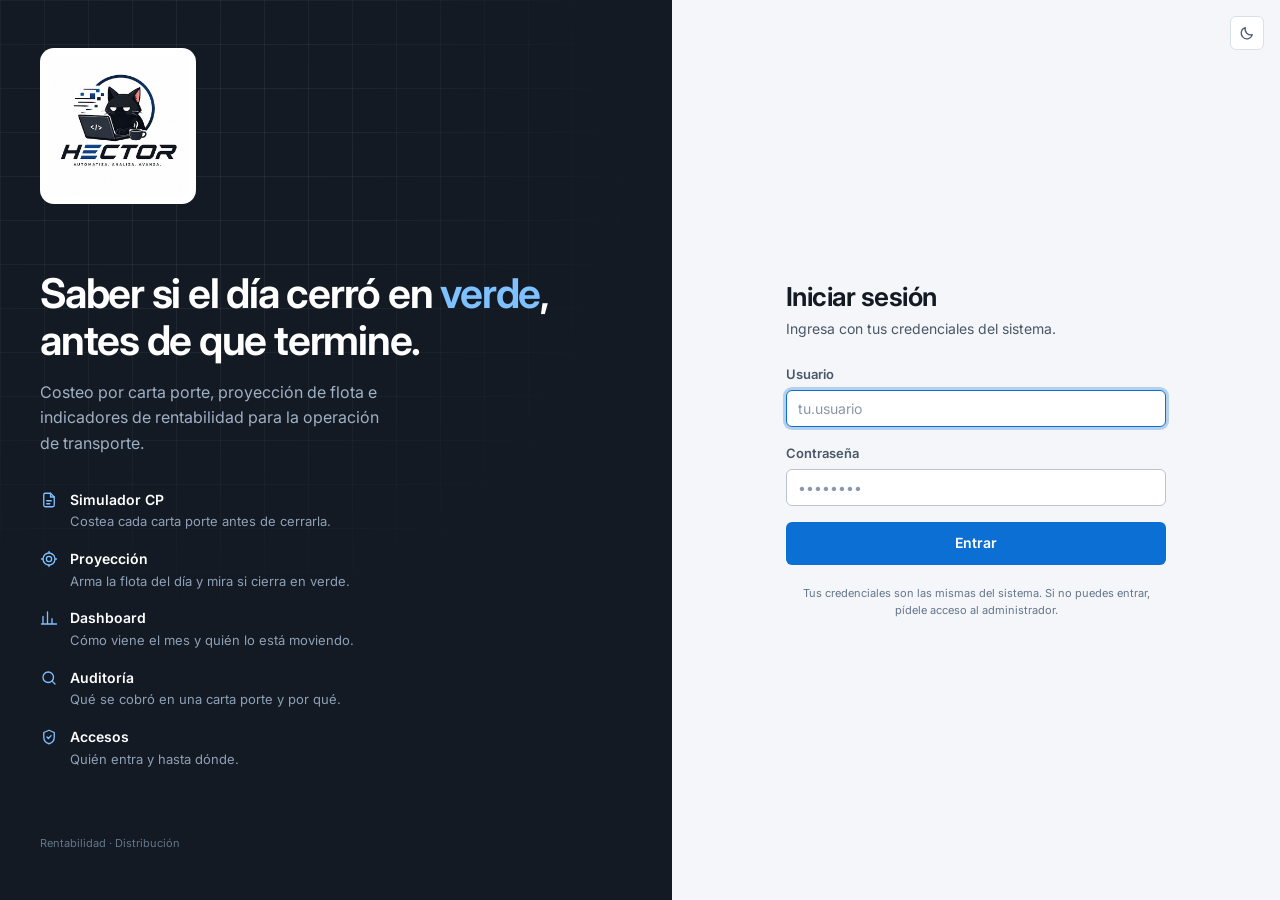
==== commit 51442f19: "Add files via upload" ====
--- a/index.html
+++ b/index.html
@@ -1,211 +1,212 @@
-<!DOCTYPE html>
-<!-- Sistema de Rentabilidad · Distribución
-     © 2026 Héctor Torres. Todos los derechos reservados. -->
-<html lang="es">
-<head>
-<meta charset="UTF-8">
-<meta name="viewport" content="width=device-width, initial-scale=1">
-<meta name="author" content="Héctor Torres">
-<meta name="copyright" content="© 2026 Héctor Torres. Todos los derechos reservados.">
-<title>Acceso · Rentabilidad</title>
-<link rel="preconnect" href="https://fonts.googleapis.com">
-<link rel="preconnect" href="https://fonts.gstatic.com" crossorigin>
-<link href="https://fonts.googleapis.com/css2?family=Inter:wght@400;500;600;700;800&display=swap" rel="stylesheet">
-<link rel="stylesheet" href="assets/app.css">
-<style>
-  /* Estilos propios de esta pantalla */
-  .acceso { min-height: 100vh; display: grid; grid-template-columns: 1.05fr .95fr; }
-  @media (max-width: 900px) { .acceso { grid-template-columns: 1fr; } .acceso .lado { display: none; } }
-
-  /* Lado izquierdo: identidad */
-  .lado {
-    position: relative; overflow: hidden;
-    background: var(--n-900); color: #fff;
-    padding: var(--s-12) var(--s-10);
-    display: flex; flex-direction: column; justify-content: space-between;
-  }
-  .lado::after {
-    content: ''; position: absolute; inset: 0; pointer-events: none;
-    background-image:
-      linear-gradient(color-mix(in srgb, #fff 6%, transparent) 1px, transparent 1px),
-      linear-gradient(90deg, color-mix(in srgb, #fff 6%, transparent) 1px, transparent 1px);
-    background-size: 44px 44px;
-    mask-image: radial-gradient(ellipse 90% 70% at 30% 20%, #000 20%, transparent 75%);
-  }
-  .lado > * { position: relative; z-index: 1; }
-  .lado .marca { display: flex; align-items: center; gap: 10px; font-weight: 700; font-size: 15px; }
-  .lado .marca .brand-mark { width: 30px; height: 30px; }
-  .lado h1 { font-size: clamp(1.9rem, 3.2vw, 2.6rem); line-height: 1.15; letter-spacing: -.03em; margin-bottom: var(--s-4); }
-  .lado h1 em { font-style: normal; color: #7fc0ff; }
-  .lado .bajada { color: #9fb0c4; font-size: var(--t-lg); max-width: 34ch; line-height: 1.6; }
-
-  .puntos { list-style: none; margin: var(--s-8) 0 0; padding: 0; display: grid; gap: var(--s-4); max-width: 40ch; }
-  .puntos li { display: flex; gap: var(--s-3); align-items: flex-start; }
-  .puntos svg { width: 18px; height: 18px; color: #7fc0ff; flex-shrink: 0; margin-top: 2px; }
-  .puntos b { display: block; font-size: var(--t-md); font-weight: 600; }
-  .puntos span { font-size: var(--t-sm); color: #8ea0b6; line-height: 1.5; }
-
-  .pie-lado { font-size: var(--t-xs); color: #64758a; }
-
-  /* Lado derecho: formulario */
-  .lado-form { display: grid; place-items: center; padding: var(--s-6); background: var(--surface); }
-  .caja { width: min(380px, 100%); }
-  .caja > header { margin-bottom: var(--s-6); }
-  .caja h2 { font-size: var(--t-2xl); letter-spacing: -.02em; }
-  .caja header p { color: var(--ink-soft); margin-top: var(--s-1); }
-
-  .marca-movil { display: none; align-items: center; gap: 10px; margin-bottom: var(--s-6); font-weight: 700; }
-  @media (max-width: 900px) { .marca-movil { display: flex; } }
-
-  #error[hidden] { display: none; }
-
-
-  .tema-flotante { position: fixed; top: var(--s-4); right: var(--s-4); z-index: 10; }
-</style>
-</head>
-<body>
-
-<button class="theme-toggle tema-flotante" type="button" id="btnTema" aria-label="Cambiar tema"></button>
-
-<div class="acceso">
-
-  <!-- Identidad -->
-  <aside class="lado">
-    <div class="logo-placa" style="width:156px;padding:var(--s-2)">
-      <img src="assets/logo.png" alt="Hector · Automatiza. Analiza. Avanza.">
-    </div>
-
-    <div>
-      <h1>Saber si el día cerró en <em>verde</em>, antes de que termine.</h1>
-      <p class="bajada">Costeo por carta porte, proyección de flota e indicadores de rentabilidad para la operación de transporte.</p>
-
-      <ul class="puntos" id="puntos"></ul>
-    </div>
-
-    <p class="pie-lado" id="pieLado"></p>
-  </aside>
-
-  <!-- Formulario -->
-  <main class="lado-form">
-    <div class="caja">
-      <div class="marca-movil">
-        <div class="logo-placa" style="width:46px;padding:4px"><img src="assets/logo.png" alt=""></div>
-        <span id="marcaMovilTexto"></span>
-      </div>
-
-      <header>
-        <h2>Iniciar sesión</h2>
-        <p>Ingresa con tus credenciales del sistema.</p>
-      </header>
-
-      <div class="note danger mb-4" id="error" hidden role="alert"></div>
-
-      <form id="formulario" novalidate>
-        <div class="field">
-          <label for="usuario">Usuario</label>
-          <input type="text" id="usuario" name="usuario" autocomplete="username"
-                 autocapitalize="none" spellcheck="false" required placeholder="tu.usuario">
-        </div>
-
-        <div class="field">
-          <label for="clave">Contraseña</label>
-          <input type="password" id="clave" name="clave" autocomplete="current-password" required placeholder="••••••••">
-        </div>
-
-        <button type="submit" class="btn btn-primary btn-lg btn-block" id="btnEntrar">Entrar</button>
-      </form>
-
-      <p class="fs-xs muted mt-5" style="text-align:center">
-        Tus credenciales son las mismas del sistema. Si no puedes entrar, pídele
-        acceso al administrador.
-      </p>
-    </div>
-  </main>
-
-</div>
-
-<script src="config.js"></script>
-<script src="assets/app.js"></script>
-<script src="assets/tarifas.js"></script>
-<script src="assets/api.js"></script>
-<script>
-(function () {
-  'use strict';
-
-  // Si ya hay sesión abierta, no tiene sentido pedirla otra vez
-  if (FX.leerSesion()) { location.replace('Inicio.html'); return; }
-
-  // --- Tema ---
-  const btnTema = document.getElementById('btnTema');
-  btnTema.innerHTML = FX.icono('sun', 'icon-sun') + FX.icono('moon', 'icon-moon');
-  btnTema.onclick = FX.alternarTema;
-
-  // --- Textos de marca desde config.js, no escritos a mano ---
-  const NOMBRE = (window.CONFIG && CONFIG.APP_NOMBRE) || 'Rentabilidad';
-  const AREA   = (window.CONFIG && CONFIG.APP_AREA) || '';
-  document.getElementById('marcaMovilTexto').textContent = NOMBRE;
-  document.getElementById('pieLado').textContent = AREA ? `${NOMBRE} · ${AREA}` : NOMBRE;
-
-  // --- Sesión expirada por inactividad ---
-  if (new URLSearchParams(location.search).get('expirada')) {
-    const c = document.getElementById('error');
-    c.className = 'note warn mb-4';
-    c.innerHTML = FX.icono('info') + '<div>Tu sesión se cerró por inactividad. Vuelve a entrar.</div>';
-    c.hidden = false;
-  }
-
-  // --- Puntos de valor (se arman desde el catálogo de módulos: una sola fuente) ---
-  document.getElementById('puntos').innerHTML = FX.MODULOS
-    .filter(m => !m.fijo)
-    .map(m => `<li>${FX.icono(m.icono)}<div><b>${m.nombre}</b><span>${m.resumen}</span></div></li>`)
-    .join('');
-
-  // --- Envío ---
-  const form   = document.getElementById('formulario');
-  const cajaError = document.getElementById('error');
-  const btn    = document.getElementById('btnEntrar');
-  const campoUsuario = document.getElementById('usuario');
-  const campoClave   = document.getElementById('clave');
-
-  function mostrarError(msg) {
-    cajaError.innerHTML = FX.icono('alert') + `<div>${msg}</div>`;
-    cajaError.hidden = false;
-    [campoUsuario, campoClave].forEach(c => c.setAttribute('aria-invalid', 'true'));
-  }
-  function limpiarError() {
-    cajaError.hidden = true;
-    [campoUsuario, campoClave].forEach(c => c.removeAttribute('aria-invalid'));
-  }
-
-  [campoUsuario, campoClave].forEach(c => c.addEventListener('input', limpiarError));
-
-  async function entrar(usuario, clave) {
-    limpiarError();
-    if (!usuario || !clave) return mostrarError('Escribe tu usuario y tu contraseña.');
-
-    const liberar = FX.ocupar(btn, 'Verificando…');
-    try {
-      const sesion = await API.login(usuario, clave);
-      FX.guardarSesion(sesion);
-      btn.innerHTML = FX.icono('check') + ' Listo';
-      // Se ve el «Listo» un instante y la pantalla se va con la misma
-      // animación que usa el resto del sistema.
-      setTimeout(() => FX.ir('Inicio.html'), 220);
-    } catch (err) {
-      liberar();
-      mostrarError(err.message || 'No se pudo iniciar sesión.');
-      campoClave.value = '';
-      campoClave.focus();
-    }
-  }
-
-  form.addEventListener('submit', e => {
-    e.preventDefault();
-    entrar(campoUsuario.value.trim(), campoClave.value);
-  });
-
-  campoUsuario.focus();
-})();
-</script>
-</body>
-</html>
+<!DOCTYPE html>
+<!-- Sistema de Rentabilidad · Distribución
+     © 2026 Héctor Torres. Todos los derechos reservados. -->
+<html lang="es">
+<head>
+<meta charset="UTF-8">
+<meta name="viewport" content="width=device-width, initial-scale=1">
+<meta name="author" content="Héctor Torres">
+<meta name="copyright" content="© 2026 Héctor Torres. Todos los derechos reservados.">
+<title>Acceso · Rentabilidad</title>
+<link rel="preconnect" href="https://fonts.googleapis.com">
+<link rel="preconnect" href="https://fonts.gstatic.com" crossorigin>
+<link href="https://fonts.googleapis.com/css2?family=Inter:wght@400;500;600;700;800&display=swap" rel="stylesheet">
+<link rel="stylesheet" href="assets/app.css">
+<style>
+  /* Estilos propios de esta pantalla */
+  .acceso { min-height: 100vh; display: grid; grid-template-columns: 1.05fr .95fr; }
+  @media (max-width: 900px) { .acceso { grid-template-columns: 1fr; } .acceso .lado { display: none; } }
+
+  /* Lado izquierdo: identidad */
+  .lado {
+    position: relative; overflow: hidden;
+    background: var(--n-900); color: #fff;
+    padding: var(--s-12) var(--s-10);
+    display: flex; flex-direction: column; justify-content: space-between;
+  }
+  .lado::after {
+    content: ''; position: absolute; inset: 0; pointer-events: none;
+    background-image:
+      linear-gradient(color-mix(in srgb, #fff 6%, transparent) 1px, transparent 1px),
+      linear-gradient(90deg, color-mix(in srgb, #fff 6%, transparent) 1px, transparent 1px);
+    background-size: 44px 44px;
+    mask-image: radial-gradient(ellipse 90% 70% at 30% 20%, #000 20%, transparent 75%);
+  }
+  .lado > * { position: relative; z-index: 1; }
+  .lado .marca { display: flex; align-items: center; gap: 10px; font-weight: 700; font-size: 15px; }
+  .lado .marca .brand-mark { width: 30px; height: 30px; }
+  .lado h1 { font-size: clamp(1.9rem, 3.2vw, 2.6rem); line-height: 1.15; letter-spacing: -.03em; margin-bottom: var(--s-4); }
+  .lado h1 em { font-style: normal; color: #7fc0ff; }
+  .lado .bajada { color: #9fb0c4; font-size: var(--t-lg); max-width: 34ch; line-height: 1.6; }
+
+  .puntos { list-style: none; margin: var(--s-8) 0 0; padding: 0; display: grid; gap: var(--s-4); max-width: 40ch; }
+  .puntos li { display: flex; gap: var(--s-3); align-items: flex-start; }
+  .puntos svg { width: 18px; height: 18px; color: #7fc0ff; flex-shrink: 0; margin-top: 2px; }
+  .puntos b { display: block; font-size: var(--t-md); font-weight: 600; }
+  .puntos span { font-size: var(--t-sm); color: #8ea0b6; line-height: 1.5; }
+
+  .pie-lado { font-size: var(--t-xs); color: #64758a; }
+
+  /* Lado derecho: formulario */
+  .lado-form { display: grid; place-items: center; padding: var(--s-6); background: var(--surface); }
+  .caja { width: min(380px, 100%); }
+  .caja > header { margin-bottom: var(--s-6); }
+  .caja h2 { font-size: var(--t-2xl); letter-spacing: -.02em; }
+  .caja header p { color: var(--ink-soft); margin-top: var(--s-1); }
+
+  .marca-movil { display: none; align-items: center; gap: 10px; margin-bottom: var(--s-6); font-weight: 700; }
+  @media (max-width: 900px) { .marca-movil { display: flex; } }
+
+  #error[hidden] { display: none; }
+
+
+  .tema-flotante { position: fixed; top: var(--s-4); right: var(--s-4); z-index: 10; }
+</style>
+</head>
+<body>
+
+<button class="theme-toggle tema-flotante" type="button" id="btnTema" aria-label="Cambiar tema"></button>
+
+<div class="acceso">
+
+  <!-- Identidad -->
+  <aside class="lado">
+    <div class="logo-placa" style="width:156px;padding:var(--s-2)">
+      <img src="assets/logo.png" alt="Hector · Automatiza. Analiza. Avanza.">
+    </div>
+
+    <div>
+      <h1>Saber si el día cerró en <em>verde</em>, antes de que termine.</h1>
+      <p class="bajada">Costeo por carta porte, proyección de flota e indicadores de rentabilidad para la operación de transporte.</p>
+
+      <ul class="puntos" id="puntos"></ul>
+    </div>
+
+    <p class="pie-lado" id="pieLado"></p>
+  </aside>
+
+  <!-- Formulario -->
+  <main class="lado-form">
+    <div class="caja">
+      <div class="marca-movil">
+        <div class="logo-placa" style="width:46px;padding:4px"><img src="assets/logo.png" alt=""></div>
+        <span id="marcaMovilTexto"></span>
+      </div>
+
+      <header>
+        <h2>Iniciar sesión</h2>
+        <p>Ingresa con tus credenciales del sistema.</p>
+      </header>
+
+      <div class="note danger mb-4" id="error" hidden role="alert"></div>
+
+      <form id="formulario" novalidate>
+        <div class="field">
+          <label for="usuario">Usuario</label>
+          <input type="text" id="usuario" name="usuario" autocomplete="username"
+                 autocapitalize="none" spellcheck="false" required placeholder="tu.usuario">
+        </div>
+
+        <div class="field">
+          <label for="clave">Contraseña</label>
+          <input type="password" id="clave" name="clave" autocomplete="current-password" required placeholder="••••••••">
+        </div>
+
+        <button type="submit" class="btn btn-primary btn-lg btn-block" id="btnEntrar">Entrar</button>
+      </form>
+
+      <p class="fs-xs muted mt-5" style="text-align:center">
+        Tus credenciales son las mismas del sistema. Si no puedes entrar, pídele
+        acceso al administrador.
+      </p>
+    </div>
+  </main>
+
+</div>
+
+<script src="config.js"></script>
+<script src="assets/app.js"></script>
+<script src="assets/tarifas.js"></script>
+<script src="assets/api.js"></script>
+<script>
+(function () {
+  'use strict';
+
+  // Si ya hay sesión abierta, no tiene sentido pedirla otra vez
+  if (FX.leerSesion()) { location.replace('Inicio.html'); return; }
+
+  // --- Tema ---
+  const btnTema = document.getElementById('btnTema');
+  btnTema.innerHTML = FX.icono('sun', 'icon-sun') + FX.icono('moon', 'icon-moon');
+  btnTema.onclick = FX.alternarTema;
+
+  // --- Textos de marca desde config.js, no escritos a mano ---
+  const NOMBRE = (window.CONFIG && CONFIG.APP_NOMBRE) || 'Rentabilidad';
+  const AREA   = (window.CONFIG && CONFIG.APP_AREA) || '';
+  document.getElementById('marcaMovilTexto').textContent = NOMBRE;
+  document.getElementById('pieLado').textContent = AREA ? `${NOMBRE} · ${AREA}` : NOMBRE;
+
+  // --- Sesión expirada por inactividad ---
+  if (new URLSearchParams(location.search).get('expirada')) {
+    const c = document.getElementById('error');
+    c.className = 'note warn mb-4';
+    c.innerHTML = FX.icono('info') + '<div>Tu sesión se cerró por inactividad. Vuelve a entrar.</div>';
+    c.hidden = false;
+  }
+
+  // --- Puntos de valor (se arman desde el catálogo de módulos: una sola fuente) ---
+  // Sin página es un permiso, no una pantalla: no es un punto de valor para mostrar aquí.
+  document.getElementById('puntos').innerHTML = FX.MODULOS
+    .filter(m => !m.fijo && m.pagina)
+    .map(m => `<li>${FX.icono(m.icono)}<div><b>${m.nombre}</b><span>${m.resumen}</span></div></li>`)
+    .join('');
+
+  // --- Envío ---
+  const form   = document.getElementById('formulario');
+  const cajaError = document.getElementById('error');
+  const btn    = document.getElementById('btnEntrar');
+  const campoUsuario = document.getElementById('usuario');
+  const campoClave   = document.getElementById('clave');
+
+  function mostrarError(msg) {
+    cajaError.innerHTML = FX.icono('alert') + `<div>${msg}</div>`;
+    cajaError.hidden = false;
+    [campoUsuario, campoClave].forEach(c => c.setAttribute('aria-invalid', 'true'));
+  }
+  function limpiarError() {
+    cajaError.hidden = true;
+    [campoUsuario, campoClave].forEach(c => c.removeAttribute('aria-invalid'));
+  }
+
+  [campoUsuario, campoClave].forEach(c => c.addEventListener('input', limpiarError));
+
+  async function entrar(usuario, clave) {
+    limpiarError();
+    if (!usuario || !clave) return mostrarError('Escribe tu usuario y tu contraseña.');
+
+    const liberar = FX.ocupar(btn, 'Verificando…');
+    try {
+      const sesion = await API.login(usuario, clave);
+      FX.guardarSesion(sesion);
+      btn.innerHTML = FX.icono('check') + ' Listo';
+      // Se ve el «Listo» un instante y la pantalla se va con la misma
+      // animación que usa el resto del sistema.
+      setTimeout(() => FX.ir('Inicio.html'), 220);
+    } catch (err) {
+      liberar();
+      mostrarError(err.message || 'No se pudo iniciar sesión.');
+      campoClave.value = '';
+      campoClave.focus();
+    }
+  }
+
+  form.addEventListener('submit', e => {
+    e.preventDefault();
+    entrar(campoUsuario.value.trim(), campoClave.value);
+  });
+
+  campoUsuario.focus();
+})();
+</script>
+</body>
+</html>
